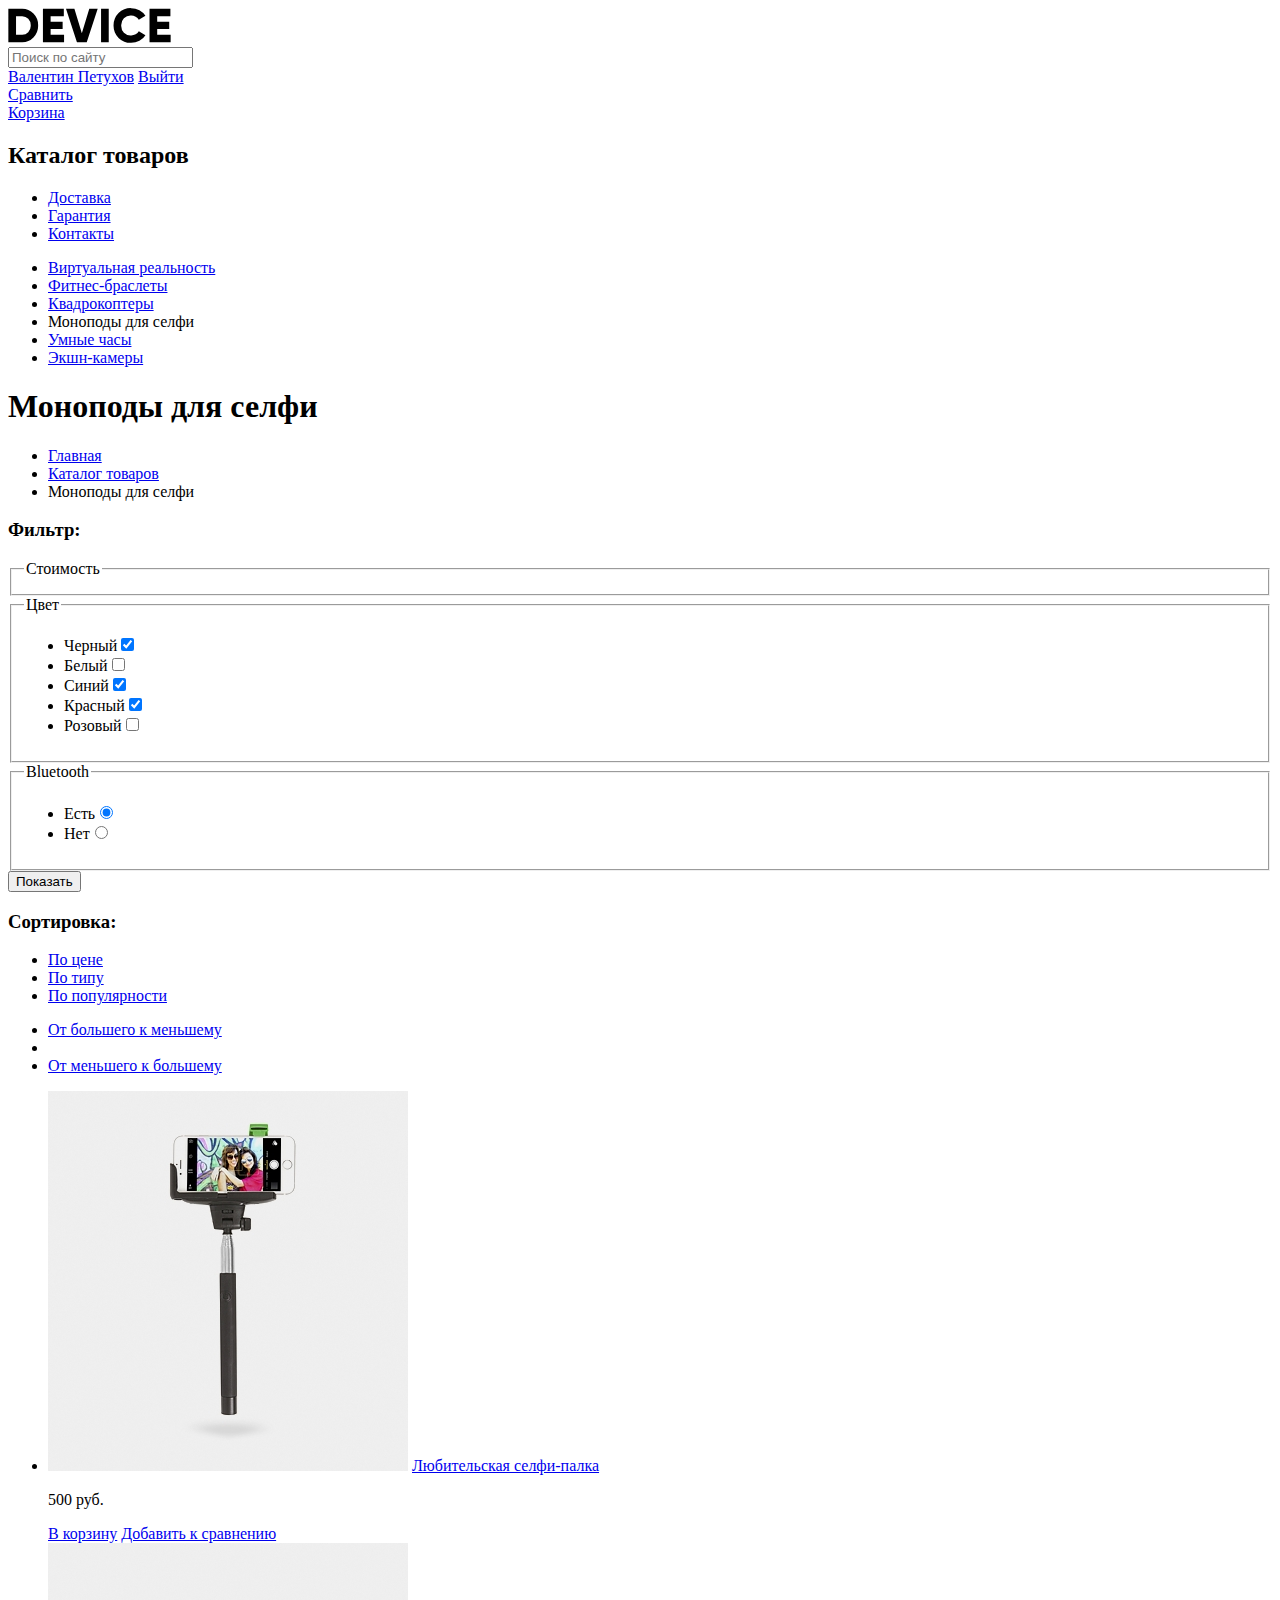
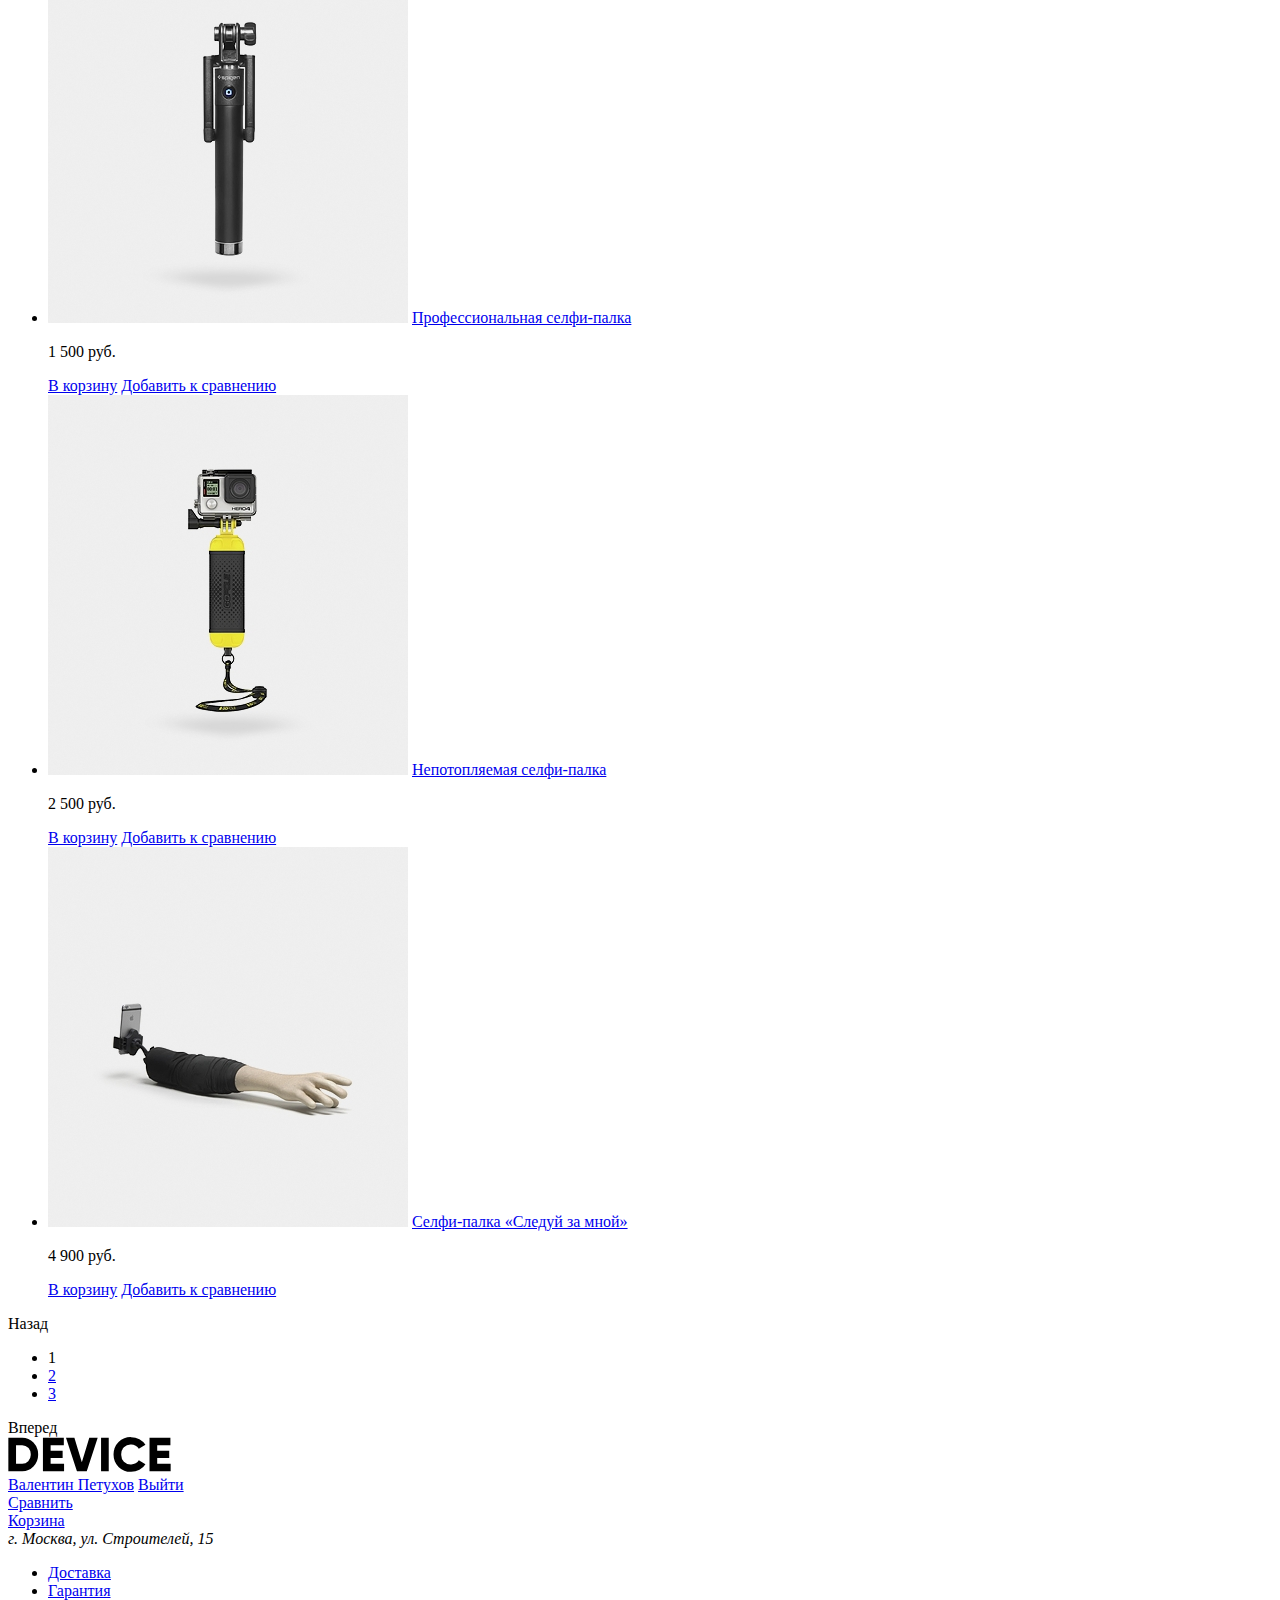
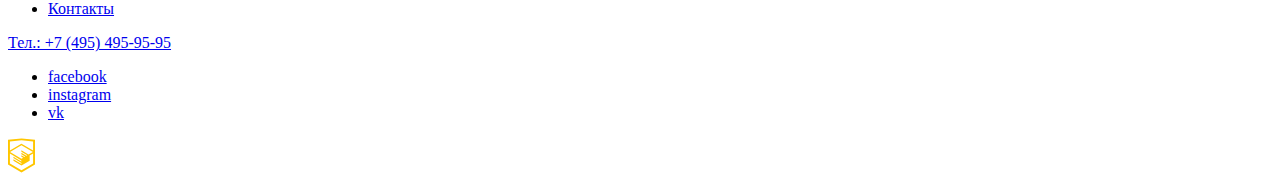
==== catalog.html @ 7ac2ec2e "Homework №4 -accessibility & forms" ====
<!DOCTYPE html>
<html lang="ru">
    <head>
        <meta charset="utf-8">
        <title>Моноподы</title>
    </head>
    <body>
        <header class="main-header">
            <a href="index.html" class="logo main-logo">
                <img src="img/logo-device.svg" width="163" height="35"  alt="DEVICE">
            </a>
            <div class="main-menu">
                <div class="form-search">
                    <form action="https://echo.htmlacademy.ru" method="post">
                        <input type="search" name="search" placeholder="Поиск по сайту">
                    </form>
                </div>
                <div class="authorization">
                    <a href="#">Валентин Петухов</a>
                    <a href="#">Выйти</a>
                </div>
                <div>
                    <a href="#">Сравнить</a>
                </div>
                <div>
                    <a href="#">Корзина</a>
                </div>
            </div>
            <nav class="main-nav">
                <h2>Каталог товаров</h2>
                <ul>
                    <li><a href="#">Доставка</a></li>
                    <li><a href="#">Гарантия</a></li>
                    <li><a href="#">Контакты</a></li>
                </ul>
                <ul class="header-cotalog">
                    <li><a href="#">Виртуальная реальность</a></li>
                    <li><a href="#">Фитнеc-браслеты</a></li>
                    <li><a href="#">Квадрокоптеры</a></li>
                    <li><a>Моноподы для селфи</a></li>
                    <li><a href="#">Умные часы</a></li>
                    <li><a href="#">Экшн-камеры</a></li>
                </ul>
            </nav>
        </header>
        <main class="main main-catalog">
            <h1>Моноподы для селфи</h1>
            <ul class="breadcrumbs">
                <li><a href="index.html">Главная</a></li>
                <li><a href="#">Каталог товаров</a></li>
                <li><a>Моноподы для селфи</a></li>
            </ul>
            <section class="filter-catalog">
                <h3>Фильтр:</h3>
                <form action="https://echo.htmlacademy.ru" method="post">
                    <fieldset>
                        <legend>Стоимость</legend>
                    </fieldset>
                    <fieldset>
                        <legend>Цвет</legend>
                        <ul>
                            <li>
                                <label>
                                    Черный<input type="checkbox" name="black" checked>
                                </label>
                            </li>
                            <li>
                                <label>
                                    Белый<input type="checkbox" name="white">
                                </label>
                            </li>
                            <li>
                                <label>
                                    Синий<input type="checkbox" name="blue" checked>
                                </label>
                            </li>
                            <li>
                                <label>
                                    Красный<input type="checkbox" name="red" checked>
                                </label>
                            </li>
                            <li>
                                <label>
                                    Розовый<input type="checkbox" name="pink">
                                </label>
                            </li>
                        </ul>
                    </fieldset>
                    <fieldset>
                        <legend>Bluetooth</legend>
                        <ul>
                            <li>
                                <label>
                                    Есть<input type="radio" name="Bluetooth" value="with Bluetooth" checked>
                                </label>
                            </li>
                            <li>
                                <label>
                                    Нет<input type="radio" name="Bluetooth" value="without-Bluetooth">
                                </label>
                            </li>
                        </ul>
                    </fieldset>
                    <button type="submit" class="button">Показать</button>
                </form>
            </section>
            <section class="catalog-sorting">
				<h3>Сортировка:</h3>
				<ul class="sorting-list">
					<li><a href="#">По цене</a></li>
					<li><a href="#">По типу</a></li>
					<li><a href="#">По популярности</a></li>
				</ul>
				<ul>
					<li>
						<a href="#">
							<span class="visualy-hidden">От большего к меньшему</span>
						</a>
					<li>
					<li>
						<a href="#">
							<span class="visualy-hidden">От меньшего к большему</span>
						</a>
					</li>
				</ul>
			</section>
            <ul class="catalog-list">
                <li>
                    <img src="img/item-1.jpg" class="image-catalog" width="360" height="380" alt="Селфи-палка любительская">
                    <a href="#" class="catalog-item">Любительская селфи-палка</a>
                    <p class="price">500 руб.</p>
                    <div class="popup-catalog">
                        <a href="#" class="button">В корзину</a>
                        <a href="#">Добавить к сравнению</a>
                    </div>
                </li>
                <li>
                    <img src="img/item-2.jpg" class="image-catalog" width="360" height="380" alt="Cелфи-палка профессиональная">
                    <a href="#" class="catalog-item">Профессиональная селфи-палка</a>
                    <p class="price">1 500 руб.</p>
                    <div class="popup-catalog">
                        <a href="#" class="button">В корзину</a>
                        <a href="#">Добавить к сравнению</a>
                    </div>
                </li>
                <li>
                    <img src="img/item-3.jpg" class="image-catalog" width="360" height="380" alt="Селфи-палка непотопляемая">
                    <a href="#" class="catalog-item">Непотопляемая селфи-палка</a>
                    <p class="price">2 500 руб.</p>
                    <div class="popup-catalog">
                        <a href="#" class="button">В корзину</a>
                        <a href="#">Добавить к сравнению</a>
                    </div>
                </li>
                <li>
                    <img src="img/item-4.jpg" class="image-catalog" width="360" height="380" alt="Селфи-палка «Следуй за мной»">
                    <a href="#" class="catalog-item">Селфи-палка «Следуй за мной»</a>
                    <p class="price">4 900 руб.</p>
                    <div class="popup-catalog">
                        <a href="#" class="button">В корзину</a>
                        <a href="#">Добавить к сравнению</a>
                    </div>
                </li>
            </ul>
            <div class="pagination">
				<a class="back-next">Назад</a>
				<ul class="pagination-list">
					<li>
						<a>1</a>
					</li>
					<li>
						<a href="#">2</a>
					</li>
					<li>
						<a href="#">3</a>
					</li>
				</ul>
				<a class="back-next">Вперед</a>
			</div>
        </main>
        <footer>
            <div>
                <a href="index.html" class="logo footer-logo">
                    <img src="img/logo-device.svg" width="163" height="35" alt="DEVICE">
                </a>
                <div class="authorization authorization-footer">
                    <a href="#">Валентин Петухов</a>
                    <a href="#">Выйти</a>
                </div>
                <div>
                    <a href="#">Сравнить</a>
                </div>
                <div>
                    <a href="#">Корзина</a>
                </div>
            </div>
            <div class="contacts">
                <address>г. Москва, ул. Строителей, 15</address>
                <ul>
                    <li>
                        <a href="#">Доставка</a>
                    </li>
                    <li>
                        <a href="#">Гарантия</a>
                    </li>
                    <li>
                        <a href="#">Контакты</a>
                    </li>
                </ul>
                <a href="tel:+74954959595">Тел.: +7 (495) 495-95-95</a>
            </div>
            <div class="social">
                <ul class="social-list">
                    <li>
                        <a href="#">
                            <span class="visualy-hidden">facebook</span>
                        </a>
                    </li>
                    <li>
                        <a href="#">
                            <span class="visualy-hidden">instagram</span>
                        </a>
                    </li>
                    <li>
                        <a href="#">
                            <span class="visualy-hidden">vk</span>
                        </a>
                    </li>
                </ul>
                <a href="https://htmlacademy.ru/intensive/htmlcss">
                    <img src="img/logo-html.svg" width="27" height="35" alt="html academy">
                </a>
            </div>
        </footer>
    </body>
</html>
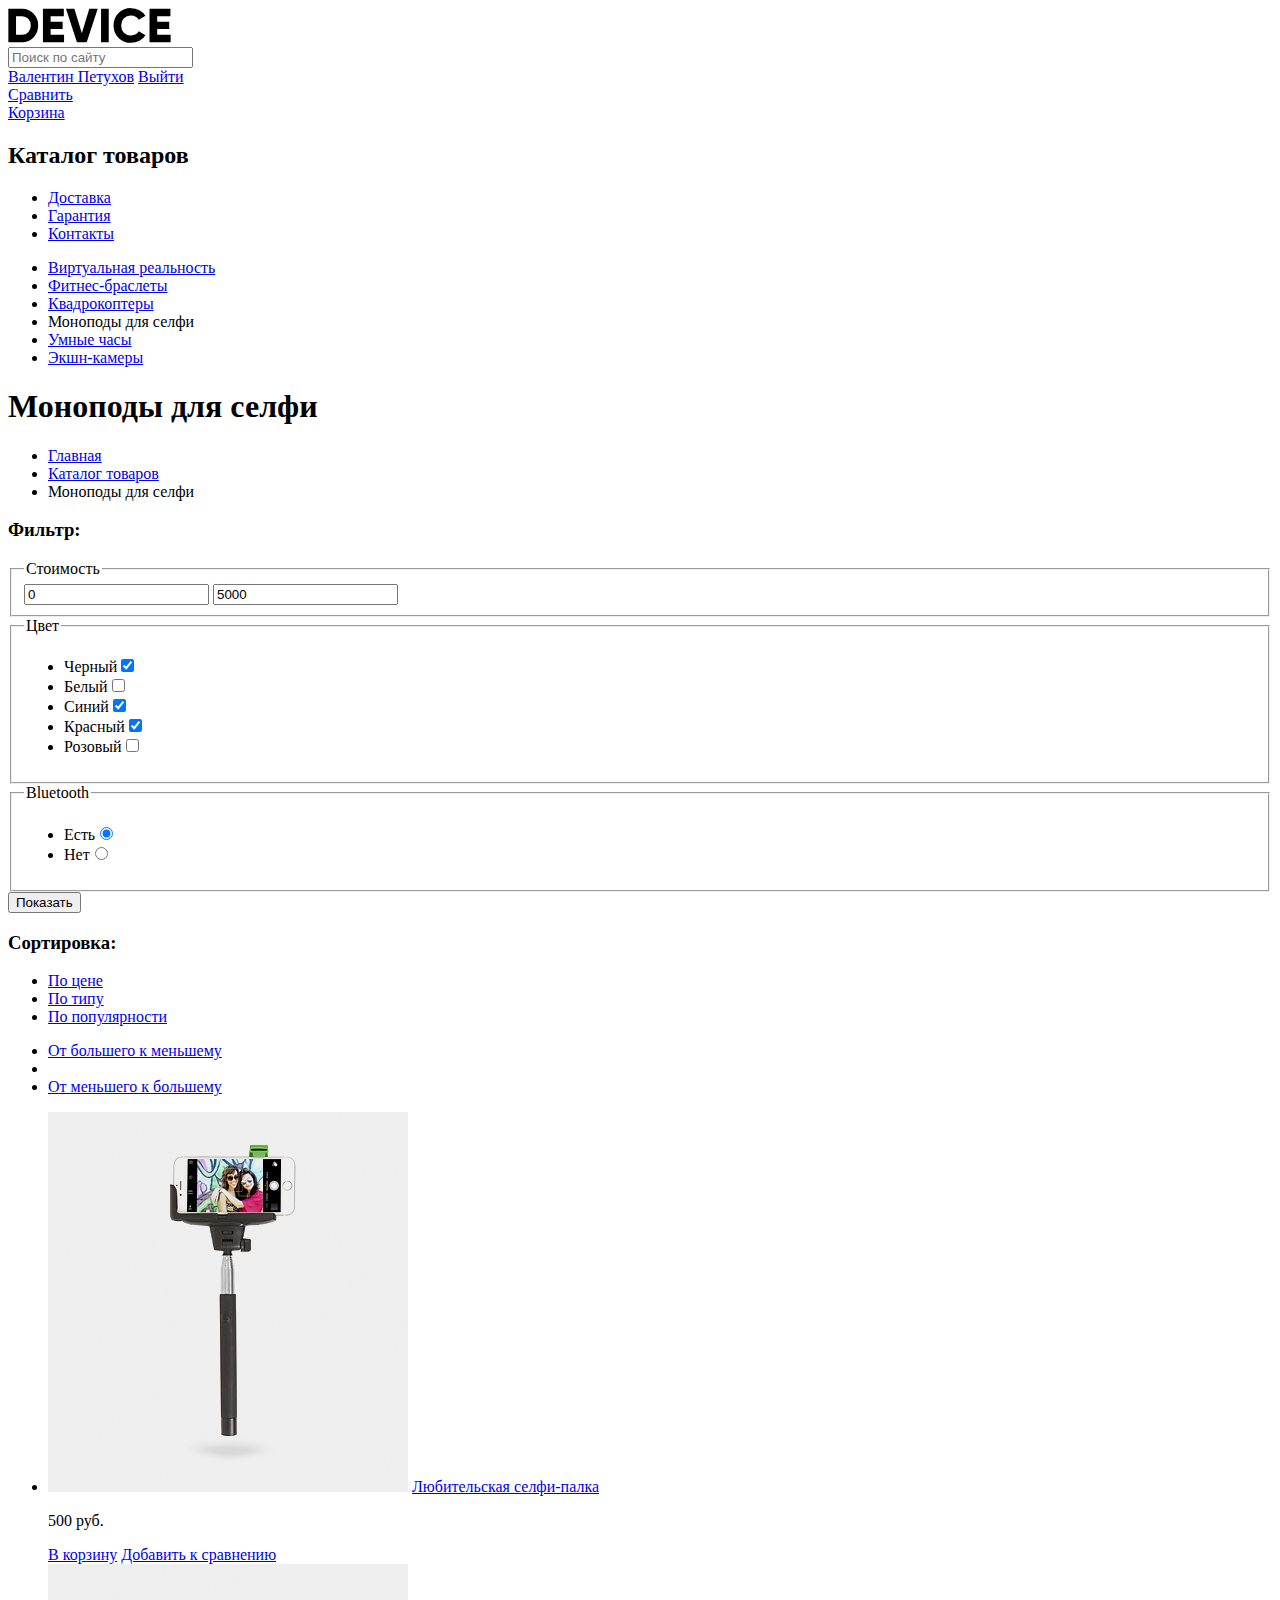
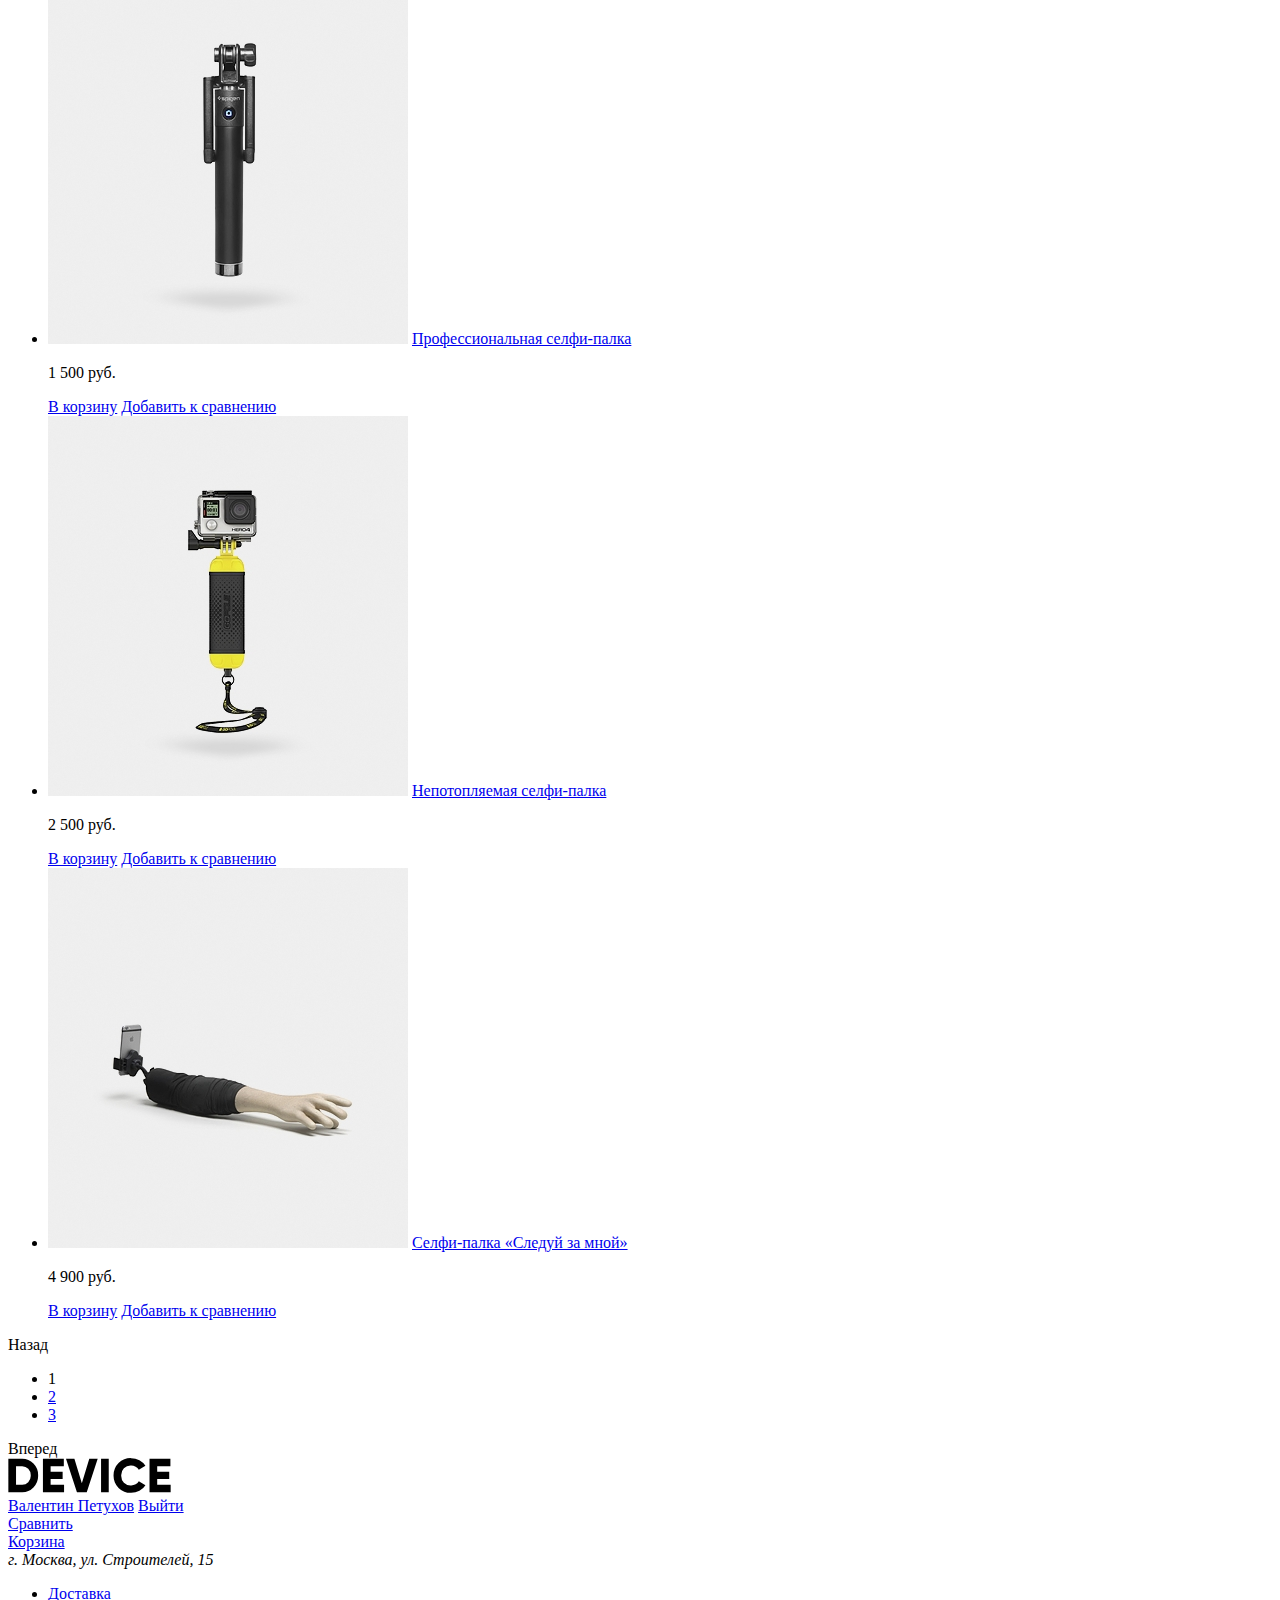
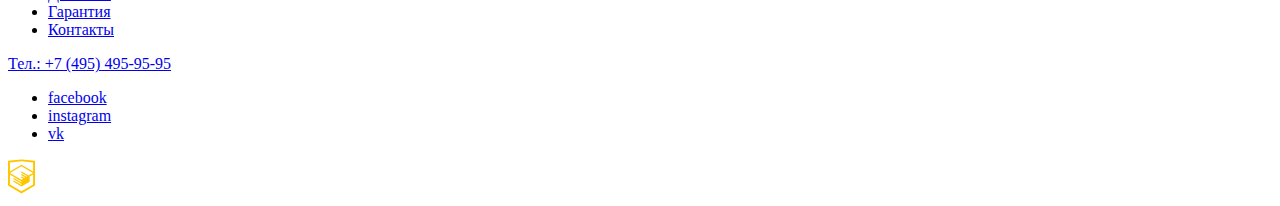
==== commit 957da7b9: "filter price added" ====
--- a/catalog.html
+++ b/catalog.html
@@ -55,6 +55,14 @@
                 <form action="https://echo.htmlacademy.ru" method="post">
                     <fieldset>
                         <legend>Стоимость</legend>
+                        <div class="range-filter">
+                            <label>
+                                <input type="text" name="min-value" value="0">
+                            </label>
+                            <label>
+                                <input type="text" name="max-value" value="5000">
+                            </label>
+                        </div>
                     </fieldset>
                     <fieldset>
                         <legend>Цвет</legend>
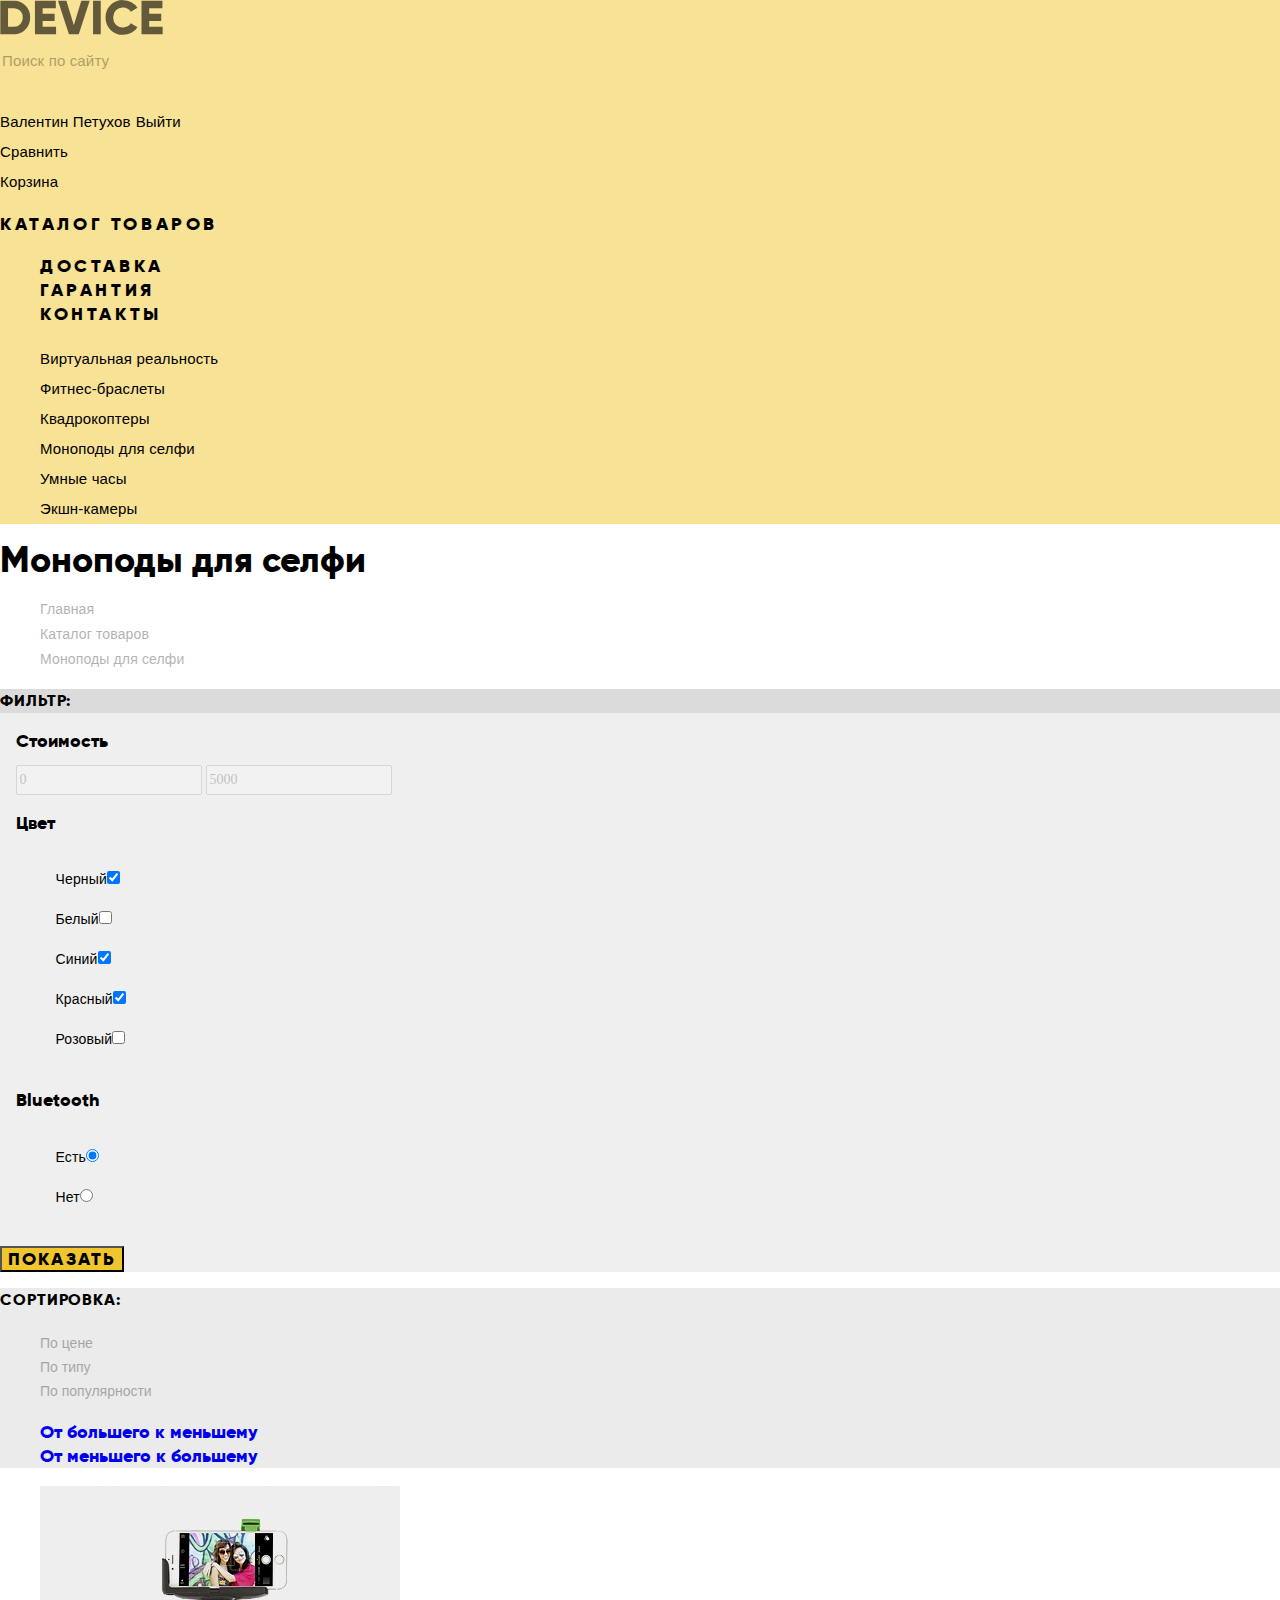
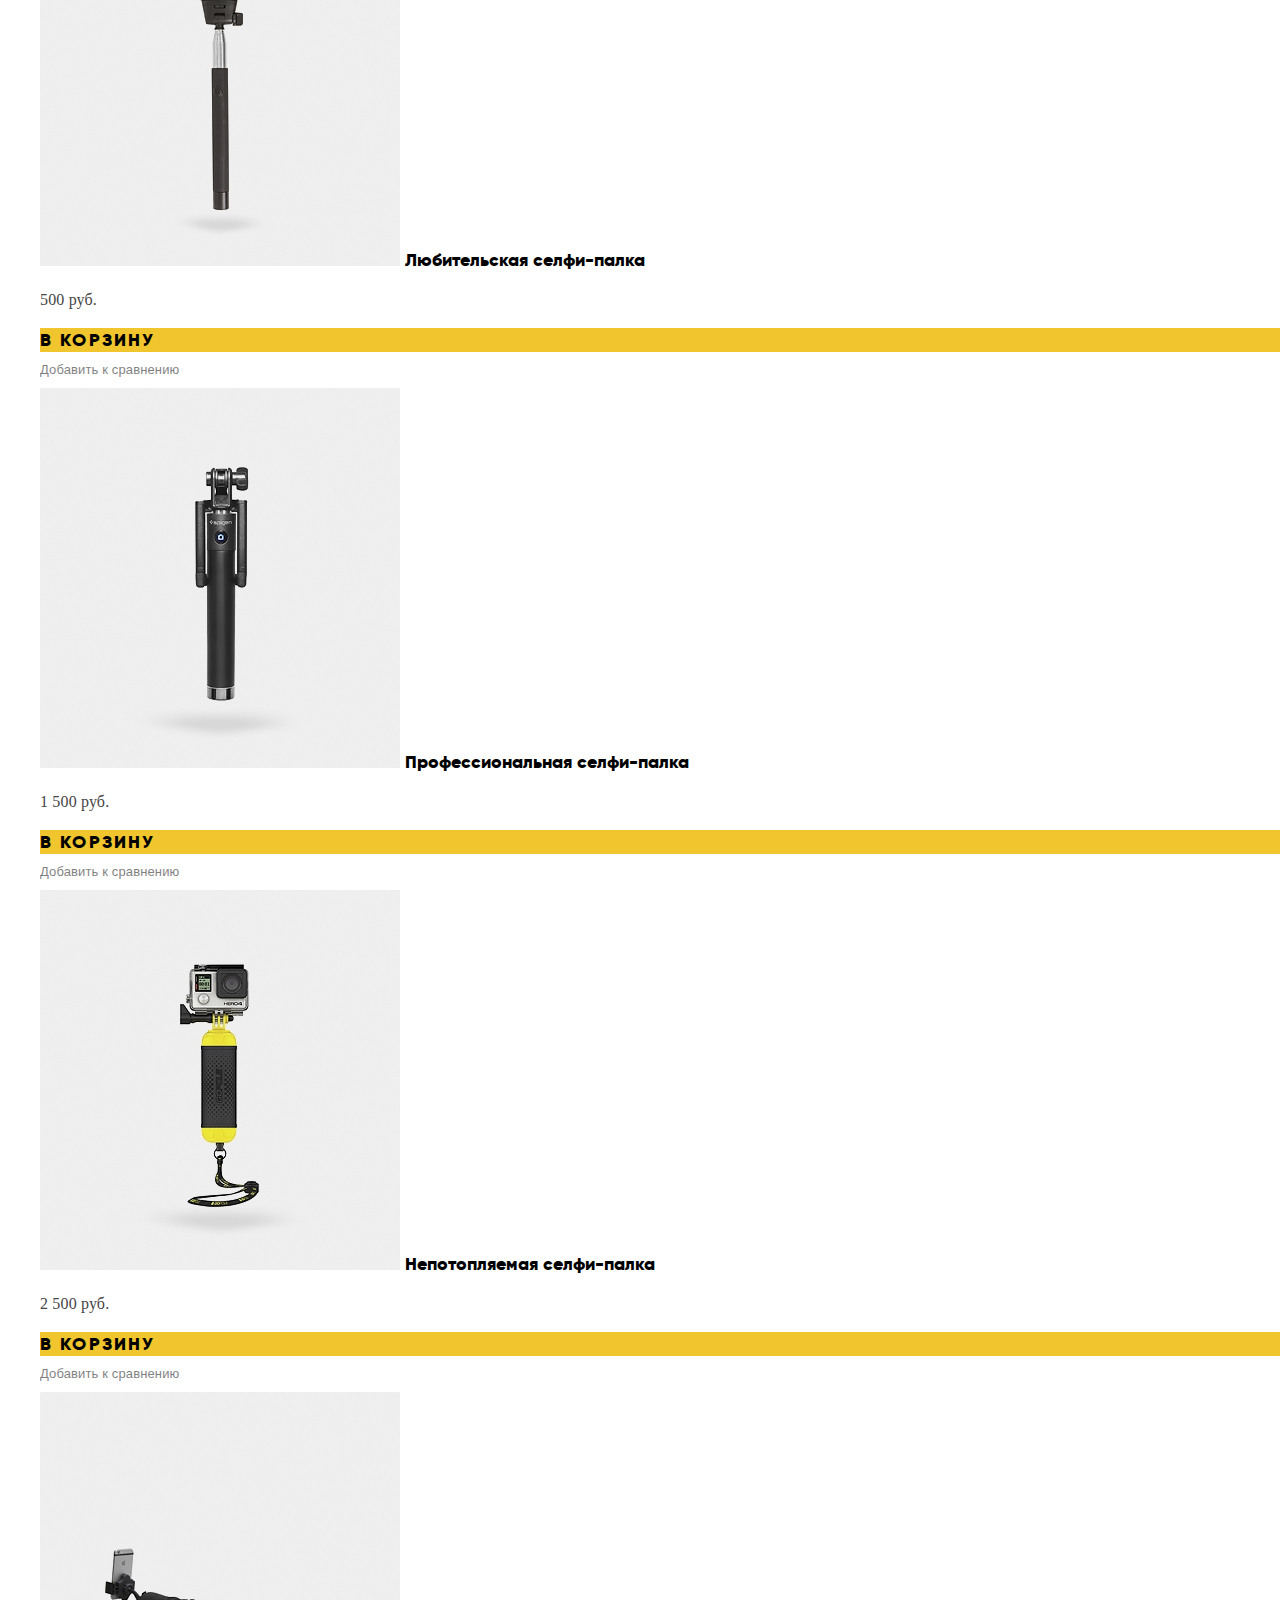
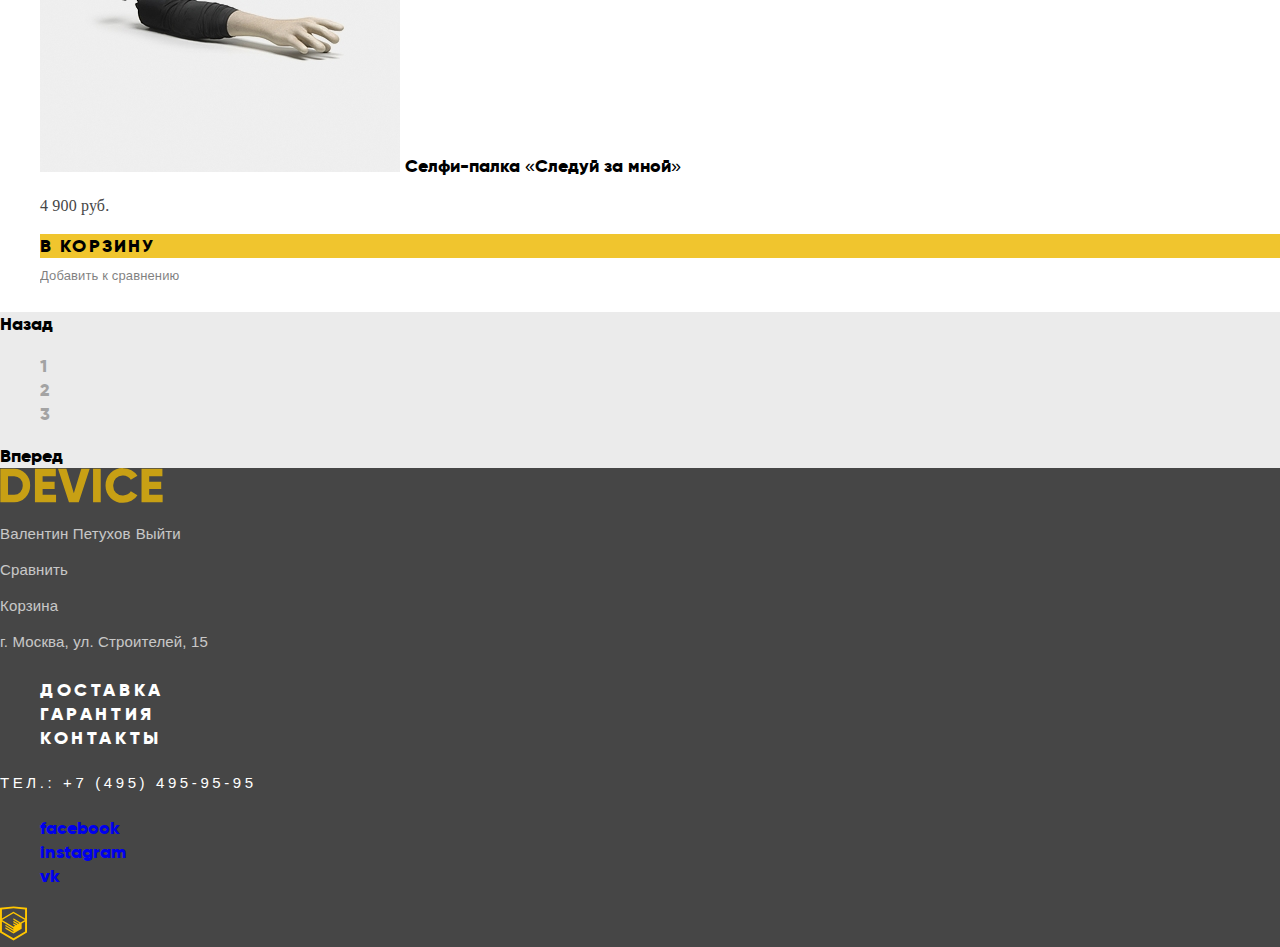
==== commit 7382b050: "homework #5" ====
--- a/catalog.html
+++ b/catalog.html
@@ -3,16 +3,19 @@
     <head>
         <meta charset="utf-8">
         <title>Моноподы</title>
+        <link href="css/normalize.css" rel="stylesheet">
+        <link href="css/style.css" rel="stylesheet">
     </head>
     <body>
         <header class="main-header">
             <a href="index.html" class="logo main-logo">
-                <img src="img/logo-device.svg" width="163" height="35"  alt="DEVICE">
+                <img src="img/logo-device.svg" width="163" height="35"  alt="DEVICE logo">
             </a>
             <div class="main-menu">
                 <div class="form-search">
                     <form action="https://echo.htmlacademy.ru" method="post">
                         <input type="search" name="search" placeholder="Поиск по сайту">
+                        <a href="#" class="search-button">Найти</a>
                     </form>
                 </div>
                 <div class="authorization">
@@ -28,7 +31,7 @@
             </div>
             <nav class="main-nav">
                 <h2>Каталог товаров</h2>
-                <ul>
+                <ul class="header-service">
                     <li><a href="#">Доставка</a></li>
                     <li><a href="#">Гарантия</a></li>
                     <li><a href="#">Контакты</a></li>
@@ -139,7 +142,7 @@
                     <p class="price">500 руб.</p>
                     <div class="popup-catalog">
                         <a href="#" class="button">В корзину</a>
-                        <a href="#">Добавить к сравнению</a>
+                        <a href="#" class="popup-catalog-item">Добавить к сравнению</a>
                     </div>
                 </li>
                 <li>
@@ -148,7 +151,7 @@
                     <p class="price">1 500 руб.</p>
                     <div class="popup-catalog">
                         <a href="#" class="button">В корзину</a>
-                        <a href="#">Добавить к сравнению</a>
+                        <a href="#" class="popup-catalog-item">Добавить к сравнению</a>
                     </div>
                 </li>
                 <li>
@@ -157,7 +160,7 @@
                     <p class="price">2 500 руб.</p>
                     <div class="popup-catalog">
                         <a href="#" class="button">В корзину</a>
-                        <a href="#">Добавить к сравнению</a>
+                        <a href="#" class="popup-catalog-item">Добавить к сравнению</a>
                     </div>
                 </li>
                 <li>
@@ -166,12 +169,12 @@
                     <p class="price">4 900 руб.</p>
                     <div class="popup-catalog">
                         <a href="#" class="button">В корзину</a>
-                        <a href="#">Добавить к сравнению</a>
+                        <a href="#" class="popup-catalog-item">Добавить к сравнению</a>
                     </div>
                 </li>
             </ul>
             <div class="pagination">
-				<a class="back-next">Назад</a>
+				<a href="#" class="back-next"><span>Назад</span></a>
 				<ul class="pagination-list">
 					<li>
 						<a>1</a>
@@ -183,13 +186,13 @@
 						<a href="#">3</a>
 					</li>
 				</ul>
-				<a class="back-next">Вперед</a>
+				<a href="#" class="back-next"><span>Вперед</span></a>
 			</div>
         </main>
-        <footer>
-            <div>
+        <footer class="footer">
+            <div class="footer-top">
                 <a href="index.html" class="logo footer-logo">
-                    <img src="img/logo-device.svg" width="163" height="35" alt="DEVICE">
+                    <img src="img/logo-device-footer.svg" width="163" height="35" alt="DEVICE">
                 </a>
                 <div class="authorization authorization-footer">
                     <a href="#">Валентин Петухов</a>
@@ -215,7 +218,7 @@
                         <a href="#">Контакты</a>
                     </li>
                 </ul>
-                <a href="tel:+74954959595">Тел.: +7 (495) 495-95-95</a>
+                <a href="tel:+74954959595" class="tel">Тел.: +7 (495) 495-95-95</a>
             </div>
             <div class="social">
                 <ul class="social-list">
@@ -240,5 +243,6 @@
                 </a>
             </div>
         </footer>
+        <script src="http://localhost:35729/livereload.js"></script>
     </body>
 </html>
--- a/css/style.css
+++ b/css/style.css
@@ -0,0 +1,552 @@
+@font-face {
+    font-family: 'gilroylight';
+    src: url('../fonts/gilroyextra.woff2') format('woff2'),
+         url('../fonts/gilroyextra.woff') format('woff'),
+         url('../fonts/gilroyextrabold.woff2') format('woff2'),
+         url('../fonts/gilroyextrabold.woff') format('woff');
+    font-weight: normal;
+    font-style: normal;
+}
+
+@font-face {
+    font-family: '';
+    src: url('../fonts/opensans.woff2') format('woff2'),
+         url('../fonts/opensans.woff') format('woff'),
+         url('../fonts/opensansbold.woff2') format('woff2'),
+         url('../fonts/opensansbold.woff') format('woff');
+    font-weight: normal;
+    font-style: normal;
+}
+
+body {
+    margin: 0;
+
+    font-family: 'gilroylight', sans-serif;
+    font-size: 18px;
+    line-height: 24px;
+    font-weight: 400;
+    color: #000000;
+}
+
+a {
+    text-decoration: none;
+}
+
+.button {
+    display: block;
+
+    text-transform: uppercase;
+    letter-spacing: 2.15px;
+
+    background-color: #f0c52e;
+    color: #000000;
+}
+
+.button:active {
+    opacity: 0.3;
+}
+
+/*header*/
+
+.main-header {
+    background-color: #f7e296;
+}
+
+.main-header a {
+    font-family: 'opensans', sans-serif;
+    font-size: 15px;
+    font-weight: 300;
+    line-height: 30px;
+    color: #000000;
+    letter-spacing: 0.15px;
+}
+
+.logo:hover,
+.logo:focus,
+.main-header a:hover,
+.main-header a:focus,
+.footer a:hover,
+.footer a:focus {
+    opacity: 0.6;
+}
+
+.logo:active,
+.main-header a:active,
+.footer a:active {
+    opacity: 0.3;
+}
+
+input[type="search"] {
+    font-family: 'opensans', sans-serif;
+    font-size: 15px;
+    font-weight: 300;
+    line-height: 30px;
+    letter-spacing: 0.15px;
+
+    color: #000000;
+    background-color: #f7e296;
+    border: none;
+    opacity: 0.3;
+}
+
+input[type="search"]::-webkit-input-placeholder {
+    color: #000000;
+}
+
+input[type="search"]::-moz-placeholder {
+    color: #000000;
+}
+
+input[type="search"]:hover {
+    opacity: 0.6;
+}
+
+input[type="search"]:focus {
+    opacity: 1;
+    outline: none;
+}
+
+input[type="search"]:focus+.search-button {
+    border: 2px solid #000000;
+    opacity: 1;
+}
+
+.form-search .search-button {
+    display: block;
+
+    opacity: 0;
+}
+
+.form-search .search-button:hover {
+    color: #ffffff;
+
+    background-color: #000000;
+    opacity: 1;
+}
+
+.form-search .search-button:active {
+    color: #252525;
+}
+
+
+.main-nav h2,
+.header-service a {
+    font-family: inherit;
+    font-size: 18px;
+    font-weight: 400;
+    line-height: 24px;
+    text-transform: uppercase;
+    letter-spacing: 3.6px;
+}
+
+.main-nav ul {
+    list-style: none;
+}
+
+/*main-index*/
+
+/*slider*/
+
+.slader-list {
+    list-style: none;
+}
+
+.slader-list b {
+    font-size: 47px;
+    font-weight: 400;
+    line-height: 56px;
+    letter-spacing: 0.17px;
+}
+
+.slader-list p {
+    font-family: 'opensans', sans-serif;
+    font-size: 15px;
+    font-weight: 300;
+    line-height: 30px
+    letter-spacing: 0.15px;
+    color: #464646;
+
+    background-color: #ffffff;
+}
+
+table th {
+    font-family: 'opensans', sans-serif;
+    font-size: 13px;
+    font-weight: 300;
+    line-height: 20px;
+    letter-spacing: 0.13px;
+}
+
+table td {
+    font-family: 'gilroyextra', sans-serif;
+    font-size: 36px;
+    font-weight: 300;
+    line-height: 48px;
+}
+
+/*main-catalog*/
+
+.main-cotalog-list {
+    list-style: none;
+}
+
+.main-cotalog-list a {
+    color: #000000;
+}
+
+.main-cotalog-list li:active {
+    opacity: 0.3;
+}
+
+/*servise*/
+
+.service {
+    background-color: #e5e5e5;
+}
+
+.service-slider {
+    list-style: none;
+}
+
+.service-slider li:active {
+    background-color: #000000;
+    color: #f7e296;
+    opacity: 1;
+}
+
+.service-item h3 {
+    font-size: 47px;
+    font-weight: 400;
+    line-height: 48px;
+    letter-spacing: 0.21px;
+}
+
+.service-item p {
+    font-family: 'opensans', sans-serif;
+    font-size: 15px;
+    font-weight: 300;
+    line-height: 30px
+    letter-spacing: 0.15px;
+    color: #464646;
+}
+
+/*brands*/
+
+.brands {
+    list-style: none;
+}
+
+.brands img {
+    -webkit-filter: grayscale(100%);
+    -moz-filter: grayscale(100%);
+    -ms-filter: grayscale(100%);
+    -o-filter: grayscale(100%);
+    filter: grayscale(100%);
+    filter: gray; /* IE 6-9 */
+
+    opacity: 0.3;
+}
+
+.brands img:hover,
+.brands img:focus {
+    -webkit-filter: none;
+    -moz-filter: none;
+    -ms-filter: none;
+    -o-filter: none;
+    filter: none;
+    filter: none; /* IE 6-9 */
+
+    opacity: 1;
+}
+
+/*info*/
+
+.info h3 {
+    font-size: 47px;
+    font-weight: 400;
+    line-height: 48px;
+    letter-spacing: 0.21px;
+}
+
+.info p {
+    font-family: 'opensans', sans-serif;
+    font-size: 15px;
+    font-weight: 300;
+    line-height: 30px
+    letter-spacing: 0.15px;
+    color: #464646;
+}
+
+.delevery {
+    list-style: none;
+}
+
+.delevery li {
+    font-size: 16px;
+    font-weight: 400;
+    line-height: 30px;
+}
+
+/*main-catalog*/
+
+.maim-catalog h1 {
+    font-size: 47px;
+    font-weight: 400;
+    line-height: 48px;
+    letter-spacing: 0.17px;
+}
+
+.breadcrumbs {
+    list-style: none;
+}
+
+.breadcrumbs a {
+    font-family: 'opensans', sans-serif;
+    font-size: 14px;
+    font-weight: 300;
+    line-height: 24px;
+    letter-spacing: 0.14px;
+    color: inherit;
+
+    opacity: 0.3;
+}
+
+.breadcrumbs a:hover,
+.breadcrumbs a:focus {
+    opacity: 0.6;
+}
+
+.breadcrumbs a:active {
+    opacity: 0.1;
+}
+
+/*filter-catalog*/
+
+.filter-catalog h3,
+.catalog-sorting h3{
+    font-size: 16px;
+    font-weight: 400;
+    line-height: 24px;
+    text-transform: uppercase;
+    letter-spacing: 0.91px;
+}
+
+.range-filter input[type="text"] {
+    font-family: Gilroy;
+    font-size: 14px;
+    font-weight: 300;
+    line-height: 24px;
+    opacity: 0.2;
+}
+
+.filter-catalog {
+    color: #000000;
+    background-color: #efefef;
+}
+
+.filter-catalog h3 {
+    color: #000000;
+    background-color: #dbdbdb;
+}
+
+.filter-catalog ul {
+    list-style: none;
+}
+
+.filter-catalog fieldset {
+    border: none;
+}
+
+.filter-catalog label {
+    font-family: 'opensans', sans-serif;
+    font-size: 14px;
+    font-weight: 300;
+    line-height: 40px;
+    letter-spacing: 0.14px;
+}
+
+.catalog-sorting {
+    color: #000000;
+    background-color: #ebebeb;
+}
+
+.catalog-sorting ul {
+    list-style: none;
+}
+
+.sorting-list a {
+    font-family: 'opensans', sans-serif;
+    font-size: 14px;
+    font-weight: 300;
+    line-height: 18px;
+    color: #000000;
+
+    opacity: 0.3;
+}
+
+.sorting-list a:hover,
+.sorting-list a:focus {
+    opacity: 0.6;
+}
+
+.sorting-list a:active {
+    opacity: 1;
+}
+
+/*catalog*/
+
+.catalog-list {
+    list-style: none;
+}
+
+.catalog-item {
+    color: inherit;
+}
+
+.catalog-list .price {
+    font-family: Gilroy;
+    font-size: 16px;
+    font-weight: 300;
+    line-height: 24px;
+    letter-spacing: 0.16px;
+    color: #464646;
+}
+
+.popup-catalog-item {
+    font-family: 'opensans', sans-serif;
+    font-size: 13px;
+    font-weight: 300;
+    line-height: 36px;
+    letter-spacing: 0.13px;
+    color: #000000;
+
+    opacity: 0.5;
+}
+
+.popup-catalog-item:hover,
+.popup-catalog-item:focus {
+    opacity: 1;
+}
+
+.popup-catalog-item:active {
+    opacity: 0.2;
+}
+
+/*pagination*/
+
+.pagination {
+    background-color: #ebebeb;
+}
+
+.pagination ul {
+    list-style: none;
+}
+
+.pagination a {
+    color: #000000;
+}
+
+.back-next {
+    display: block;
+}
+
+.back-next:hover,
+.back-next:focus {
+    background-color: #d8d8d8;
+}
+
+.back-next:active span {
+    opacity: 0.3;
+}
+
+.pagination-list a {
+    opacity: 0.3;
+}
+
+.pagination-list a:hover,
+.pagination-list a:focus {
+    opacity: 0.6;
+}
+
+.pagination-list a:active{
+    opacity: 1;
+}
+
+/*footer*/
+
+.footer {
+    background-color: #464646;
+}
+
+.footer li {
+    list-style: none;
+}
+
+.footer-top a,
+.contacts address {
+    font-family: 'opensans', sans-serif;
+    font-size: 15px;
+    font-weight: 300;
+    line-height: 36px;
+    letter-spacing: 0.15px;
+    color: #ffffff;
+
+    opacity: 0.7;
+}
+
+.contacts address {
+    font-style: normal;
+}
+
+.contacts a {
+    text-transform: uppercase;
+    letter-spacing: 3.6px;
+    color: #ffffff;
+}
+
+.contacts .tel {
+    font-family: 'opensans', sans-serif;
+    font-size: 15px;
+    font-weight: 300;
+    line-height: 30px
+}
+
+/*Popups*/
+
+.popup-message input,
+.popup-message  textarea {
+    background-color: #f2f2f2;
+}
+
+.popup-message input[type="text"]::-webkit-input-placeholder,
+.popup-message input[type="email"]::-webkit-input-placeholder,
+.popup-message textarea[placeholder] {
+    font-family: 'opensans', sans-serif;
+    font-size: 14px;
+    font-weight: 400;
+    line-height: 18px;
+    color: #464646;
+}
+
+.popup-message input[type="text"]::-moz-placeholder,
+.popup-message input[type="email"]::-moz-placeholder {
+    font-family: 'opensans', sans-serif;
+    font-size: 14px;
+    font-weight: 400;
+    line-height: 18px;
+    color: #464646;
+}
+
+.popup-message input:hover,
+.popup-message textarea:hover {
+    background-color: #eaeaea;
+}
+
+.popup-message input:focus,
+.popup-message textarea:focus {
+    background-color: #ffffff;
+}
+
+.popup-message input:invalid {
+    background-color: #f6dada;
+}
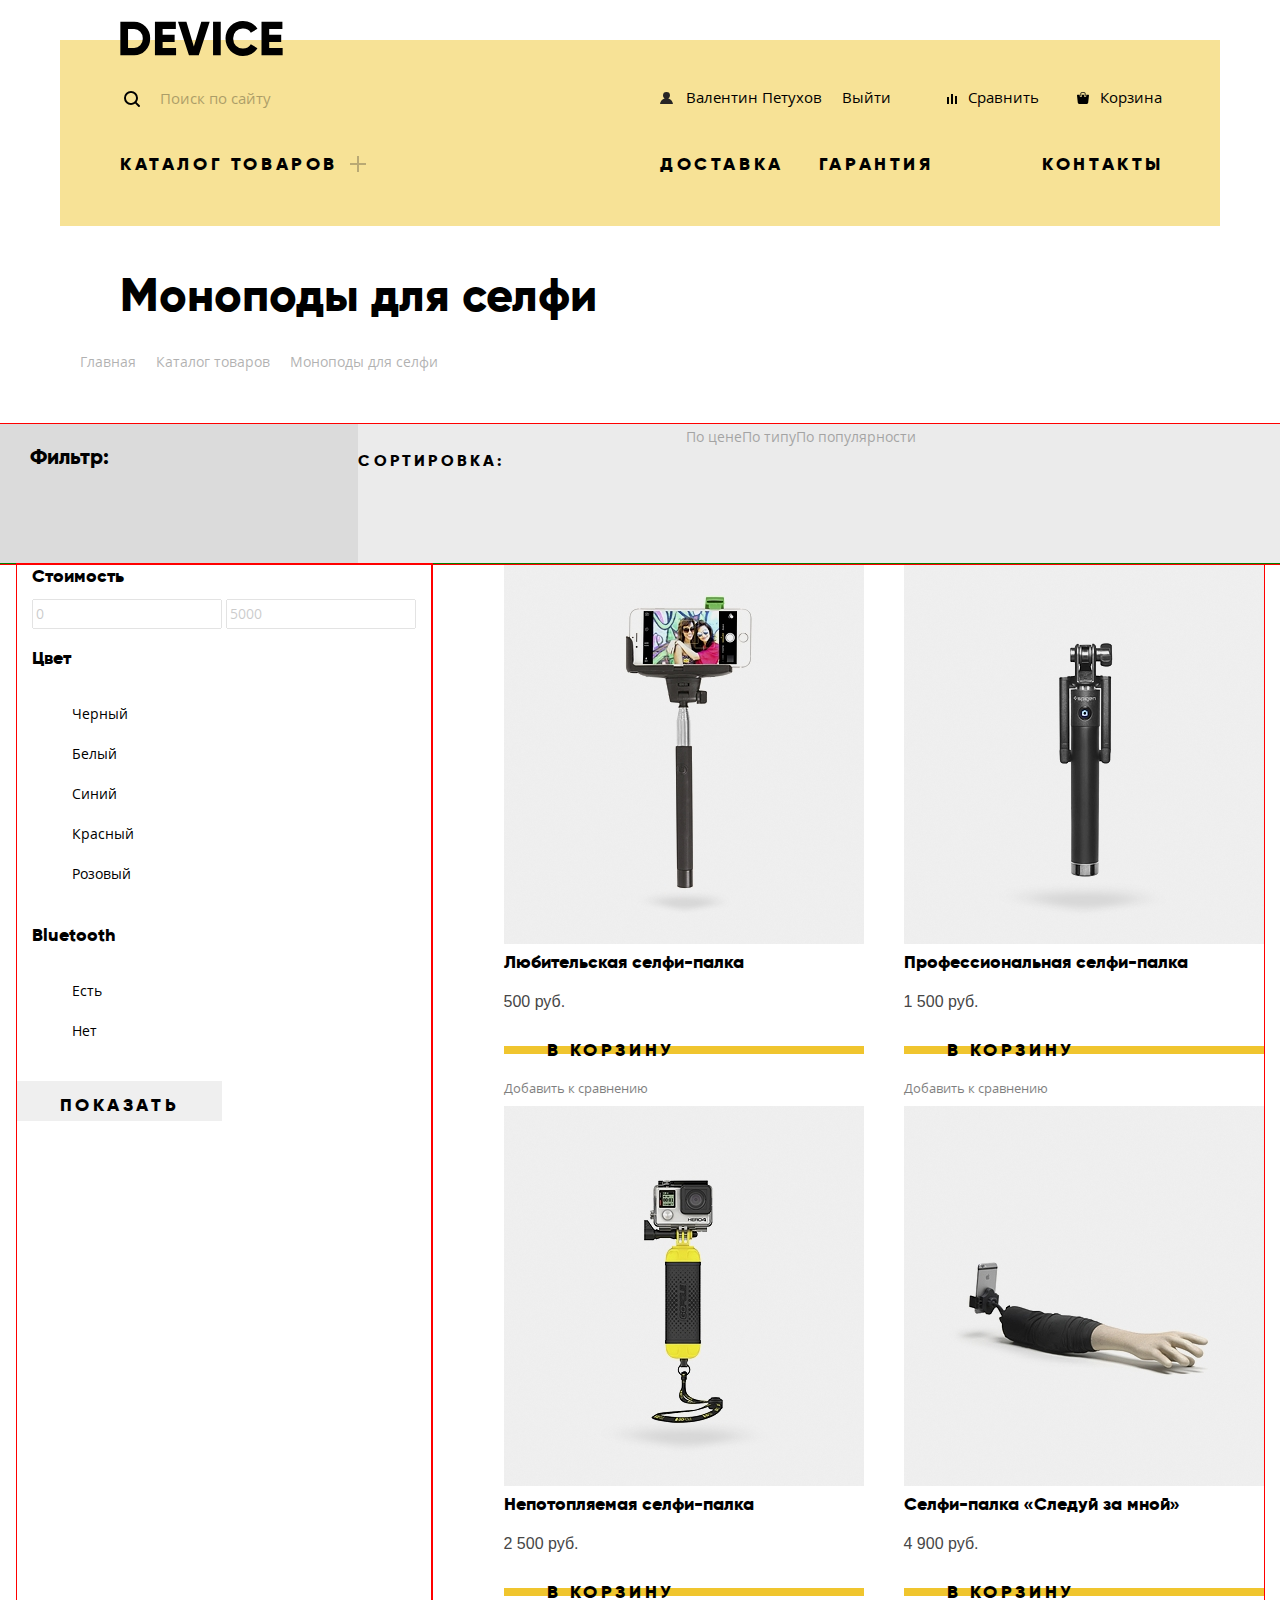
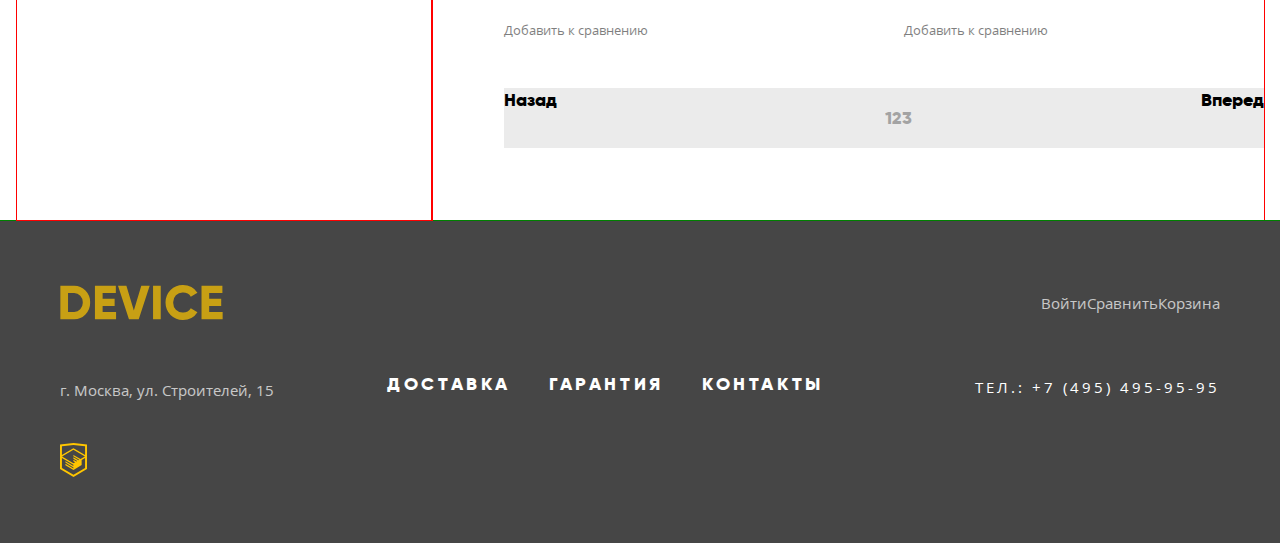
==== commit 7f6f26df: "corrected homework" ====
--- a/catalog.html
+++ b/catalog.html
@@ -7,7 +7,7 @@
         <link href="css/style.css" rel="stylesheet">
     </head>
     <body>
-        <header class="main-header">
+        <header class="main-header container">
             <a href="index.html" class="logo main-logo">
                 <img src="img/logo-device.svg" width="163" height="35"  alt="DEVICE logo">
             </a>
@@ -18,15 +18,17 @@
                         <a href="#" class="search-button">Найти</a>
                     </form>
                 </div>
-                <div class="authorization">
-                    <a href="#">Валентин Петухов</a>
-                    <a href="#">Выйти</a>
-                </div>
-                <div>
-                    <a href="#">Сравнить</a>
-                </div>
-                <div>
-                    <a href="#">Корзина</a>
+                <div class="authorization-container">
+                    <div class="authorization authorization-header">
+                        <a href="#" class="user-name">Валентин Петухов</a>
+                        <a href="#">Выйти</a>
+                    </div>
+                    <div class="compare">
+                        <a href="#">Сравнить</a>
+                    </div>
+                    <div class="basket">
+                        <a href="#" >Корзина</a>
+                    </div>
                 </div>
             </div>
             <nav class="main-nav">
@@ -36,213 +38,253 @@
                     <li><a href="#">Гарантия</a></li>
                     <li><a href="#">Контакты</a></li>
                 </ul>
-                <ul class="header-cotalog">
-                    <li><a href="#">Виртуальная реальность</a></li>
-                    <li><a href="#">Фитнеc-браслеты</a></li>
-                    <li><a href="#">Квадрокоптеры</a></li>
-                    <li><a>Моноподы для селфи</a></li>
-                    <li><a href="#">Умные часы</a></li>
-                    <li><a href="#">Экшн-камеры</a></li>
-                </ul>
+                <div class="cotalog-container">
+                    <ul class="header-cotalog">
+                        <li>
+                            <a href="#">Виртуальная реальность</a>
+                            <a href="catalog.html">Моноподы для селфи</a>
+                            <a href="#">Экшн-камеры</a>
+                        </li>
+                        <li>
+                            <a href="#">Фитнеc-браслеты</a>
+                            <a href="#">Умные часы</a>
+                        </li>
+                        <li>
+                            <a href="#">Квадрокоптеры</a>
+                        </li>
+                    </ul>
+                </div>
             </nav>
         </header>
         <main class="main main-catalog">
-            <h1>Моноподы для селфи</h1>
-            <ul class="breadcrumbs">
+            <h1 class="container">Моноподы для селфи</h1>
+            <ul class="breadcrumbs container">
                 <li><a href="index.html">Главная</a></li>
                 <li><a href="#">Каталог товаров</a></li>
                 <li><a>Моноподы для селфи</a></li>
             </ul>
-            <section class="filter-catalog">
-                <h3>Фильтр:</h3>
-                <form action="https://echo.htmlacademy.ru" method="post">
-                    <fieldset>
-                        <legend>Стоимость</legend>
-                        <div class="range-filter">
-                            <label>
-                                <input type="text" name="min-value" value="0">
-                            </label>
-                            <label>
-                                <input type="text" name="max-value" value="5000">
-                            </label>
+            <div class="catalog-sorting-h3">
+                <div class="h3"><h3>Фильтр:</h3></div>
+                <section class="catalog-sorting">
+                    <h3>Сортировка:</h3>
+                    <ul class="sorting-list">
+                        <li><a href="#">По цене</a></li>
+                        <li><a href="#">По типу</a></li>
+                        <li><a href="#">По популярности</a></li>
+                    </ul>
+                    <ul>
+                        <li>
+                            <a href="#">
+                                <span class="visually-hidden">От большего к меньшему</span>
+                            </a>
+                        <li>
+                        <li>
+                            <a href="#">
+                                <span class="visually-hidden">От меньшего к большему</span>
+                            </a>
+                        </li>
+                    </ul>
+                </section>
+            </div>
+            <div class="catalog-container ">
+                <div class="filter-background">
+                    <section class="filter-catalog">
+                        <!--<div class="h3-container"><h3>Фильтр:</h3></div>-->
+                        <form action="https://echo.htmlacademy.ru" method="post">
+                            <fieldset>
+                                <legend>Стоимость</legend>
+                                <div class="range-filter">
+                                    <label>
+                                        <input type="text" name="min-value" value="0">
+                                    </label>
+                                    <label>
+                                        <input type="text" name="max-value" value="5000">
+                                    </label>
+                                </div>
+                            </fieldset>
+                            <fieldset>
+                                <legend>Цвет</legend>
+                                <ul>
+                                    <li>
+                                        <label>
+                                            Черный<input type="checkbox" name="black" checked>
+                                        </label>
+                                    </li>
+                                    <li>
+                                        <label>
+                                            Белый<input type="checkbox" name="white">
+                                        </label>
+                                    </li>
+                                    <li>
+                                        <label>
+                                            Синий<input type="checkbox" name="blue" checked>
+                                        </label>
+                                    </li>
+                                    <li>
+                                        <label>
+                                            Красный<input type="checkbox" name="red" checked>
+                                        </label>
+                                    </li>
+                                    <li>
+                                        <label>
+                                            Розовый<input type="checkbox" name="pink">
+                                        </label>
+                                    </li>
+                                </ul>
+                            </fieldset>
+                            <fieldset>
+                                <legend>Bluetooth</legend>
+                                <ul>
+                                    <li>
+                                        <label>
+                                            Есть<input type="radio" name="Bluetooth" value="with Bluetooth" checked>
+                                        </label>
+                                    </li>
+                                    <li>
+                                        <label>
+                                            Нет<input type="radio" name="Bluetooth" value="without-Bluetooth">
+                                        </label>
+                                    </li>
+                                </ul>
+                            </fieldset>
+                            <button type="submit" class="button">Показать</button>
+                        </form>
+                    </section>
+                </div>
+                <div class="list-pagination-container">
+                    <!--<section class="catalog-sorting">
+        				<h3>Сортировка:</h3>
+        				<ul class="sorting-list">
+        					<li><a href="#">По цене</a></li>
+        					<li><a href="#">По типу</a></li>
+        					<li><a href="#">По популярности</a></li>
+        				</ul>
+        				<ul>
+        					<li>
+        						<a href="#">
+        							<span class="visually-hidden">От большего к меньшему</span>
+        						</a>
+        					<li>
+        					<li>
+        						<a href="#">
+        							<span class="visually-hidden">От меньшего к большему</span>
+        						</a>
+        					</li>
+        				</ul>
+        			</section>-->
+                    <ul class="catalog-list">
+                        <li>
+                            <img src="img/item-1.jpg" class="image-catalog" width="360" height="380" alt="Селфи-палка любительская">
+                            <a href="#" class="catalog-item">Любительская селфи-палка</a>
+                            <p class="price">500 руб.</p>
+                            <div class="popup-catalog">
+                                <a href="#" class="button">В корзину</a>
+                                <a href="#" class="popup-catalog-item">Добавить к сравнению</a>
+                            </div>
+                        </li>
+                        <li>
+                            <img src="img/item-2.jpg" class="image-catalog" width="360" height="380" alt="Cелфи-палка профессиональная">
+                            <a href="#" class="catalog-item">Профессиональная селфи-палка</a>
+                            <p class="price">1 500 руб.</p>
+                            <div class="popup-catalog">
+                                <a href="#" class="button">В корзину</a>
+                                <a href="#" class="popup-catalog-item">Добавить к сравнению</a>
+                            </div>
+                        </li>
+                        <li>
+                            <img src="img/item-3.jpg" class="image-catalog" width="360" height="380" alt="Селфи-палка непотопляемая">
+                            <a href="#" class="catalog-item">Непотопляемая селфи-палка</a>
+                            <p class="price">2 500 руб.</p>
+                            <div class="popup-catalog">
+                                <a href="#" class="button">В корзину</a>
+                                <a href="#" class="popup-catalog-item">Добавить к сравнению</a>
+                            </div>
+                        </li>
+                        <li>
+                            <img src="img/item-4.jpg" class="image-catalog" width="360" height="380" alt="Селфи-палка «Следуй за мной»">
+                            <a href="#" class="catalog-item">Селфи-палка «Следуй за мной»</a>
+                            <p class="price">4 900 руб.</p>
+                            <div class="popup-catalog">
+                                <a href="#" class="button">В корзину</a>
+                                <a href="#" class="popup-catalog-item">Добавить к сравнению</a>
+                            </div>
+                        </li>
+                    </ul>
+                    <div class="pagination">
+        				<a href="#" class="back-next"><span>Назад</span></a>
+        				<ul class="pagination-list">
+        					<li>
+        						<a>1</a>
+        					</li>
+        					<li>
+        						<a href="#">2</a>
+        					</li>
+        					<li>
+        						<a href="#">3</a>
+        					</li>
+        				</ul>
+        				<a href="#" class="back-next"><span>Вперед</span></a>
+        			</div>
+                </div>
+            </div>
+        </main>
+        <div class="footer-container">
+            <footer class="footer footer-catalog container">
+                <div class="footer-top">
+                    <a href="index.html" class="logo footer-logo">
+                        <img src="img/logo-device-footer.svg" width="163" height="35" alt="DEVICE">
+                    </a>
+                    <div class="authorization-footer-container">
+                        <div class="authorization authorization-footer">
+                            <a href="#">Войти</a>
                         </div>
-                    </fieldset>
-                    <fieldset>
-                        <legend>Цвет</legend>
-                        <ul>
-                            <li>
-                                <label>
-                                    Черный<input type="checkbox" name="black" checked>
-                                </label>
-                            </li>
-                            <li>
-                                <label>
-                                    Белый<input type="checkbox" name="white">
-                                </label>
-                            </li>
-                            <li>
-                                <label>
-                                    Синий<input type="checkbox" name="blue" checked>
-                                </label>
-                            </li>
-                            <li>
-                                <label>
-                                    Красный<input type="checkbox" name="red" checked>
-                                </label>
-                            </li>
-                            <li>
-                                <label>
-                                    Розовый<input type="checkbox" name="pink">
-                                </label>
-                            </li>
-                        </ul>
-                    </fieldset>
-                    <fieldset>
-                        <legend>Bluetooth</legend>
-                        <ul>
-                            <li>
-                                <label>
-                                    Есть<input type="radio" name="Bluetooth" value="with Bluetooth" checked>
-                                </label>
-                            </li>
-                            <li>
-                                <label>
-                                    Нет<input type="radio" name="Bluetooth" value="without-Bluetooth">
-                                </label>
-                            </li>
-                        </ul>
-                    </fieldset>
-                    <button type="submit" class="button">Показать</button>
-                </form>
-            </section>
-            <section class="catalog-sorting">
-				<h3>Сортировка:</h3>
-				<ul class="sorting-list">
-					<li><a href="#">По цене</a></li>
-					<li><a href="#">По типу</a></li>
-					<li><a href="#">По популярности</a></li>
-				</ul>
-				<ul>
-					<li>
-						<a href="#">
-							<span class="visualy-hidden">От большего к меньшему</span>
-						</a>
-					<li>
-					<li>
-						<a href="#">
-							<span class="visualy-hidden">От меньшего к большему</span>
-						</a>
-					</li>
-				</ul>
-			</section>
-            <ul class="catalog-list">
-                <li>
-                    <img src="img/item-1.jpg" class="image-catalog" width="360" height="380" alt="Селфи-палка любительская">
-                    <a href="#" class="catalog-item">Любительская селфи-палка</a>
-                    <p class="price">500 руб.</p>
-                    <div class="popup-catalog">
-                        <a href="#" class="button">В корзину</a>
-                        <a href="#" class="popup-catalog-item">Добавить к сравнению</a>
-                    </div>
-                </li>
-                <li>
-                    <img src="img/item-2.jpg" class="image-catalog" width="360" height="380" alt="Cелфи-палка профессиональная">
-                    <a href="#" class="catalog-item">Профессиональная селфи-палка</a>
-                    <p class="price">1 500 руб.</p>
-                    <div class="popup-catalog">
-                        <a href="#" class="button">В корзину</a>
-                        <a href="#" class="popup-catalog-item">Добавить к сравнению</a>
-                    </div>
-                </li>
-                <li>
-                    <img src="img/item-3.jpg" class="image-catalog" width="360" height="380" alt="Селфи-палка непотопляемая">
-                    <a href="#" class="catalog-item">Непотопляемая селфи-палка</a>
-                    <p class="price">2 500 руб.</p>
-                    <div class="popup-catalog">
-                        <a href="#" class="button">В корзину</a>
-                        <a href="#" class="popup-catalog-item">Добавить к сравнению</a>
-                    </div>
-                </li>
-                <li>
-                    <img src="img/item-4.jpg" class="image-catalog" width="360" height="380" alt="Селфи-палка «Следуй за мной»">
-                    <a href="#" class="catalog-item">Селфи-палка «Следуй за мной»</a>
-                    <p class="price">4 900 руб.</p>
-                    <div class="popup-catalog">
-                        <a href="#" class="button">В корзину</a>
-                        <a href="#" class="popup-catalog-item">Добавить к сравнению</a>
-                    </div>
-                </li>
-            </ul>
-            <div class="pagination">
-				<a href="#" class="back-next"><span>Назад</span></a>
-				<ul class="pagination-list">
-					<li>
-						<a>1</a>
-					</li>
-					<li>
-						<a href="#">2</a>
-					</li>
-					<li>
-						<a href="#">3</a>
-					</li>
-				</ul>
-				<a href="#" class="back-next"><span>Вперед</span></a>
-			</div>
-        </main>
-        <footer class="footer">
-            <div class="footer-top">
-                <a href="index.html" class="logo footer-logo">
-                    <img src="img/logo-device-footer.svg" width="163" height="35" alt="DEVICE">
-                </a>
-                <div class="authorization authorization-footer">
-                    <a href="#">Валентин Петухов</a>
-                    <a href="#">Выйти</a>
-                </div>
-                <div>
-                    <a href="#">Сравнить</a>
-                </div>
-                <div>
-                    <a href="#">Корзина</a>
-                </div>
-            </div>
-            <div class="contacts">
-                <address>г. Москва, ул. Строителей, 15</address>
-                <ul>
-                    <li>
-                        <a href="#">Доставка</a>
-                    </li>
-                    <li>
-                        <a href="#">Гарантия</a>
-                    </li>
-                    <li>
-                        <a href="#">Контакты</a>
-                    </li>
-                </ul>
-                <a href="tel:+74954959595" class="tel">Тел.: +7 (495) 495-95-95</a>
-            </div>
-            <div class="social">
-                <ul class="social-list">
-                    <li>
-                        <a href="#">
-                            <span class="visualy-hidden">facebook</span>
-                        </a>
-                    </li>
-                    <li>
-                        <a href="#">
-                            <span class="visualy-hidden">instagram</span>
-                        </a>
-                    </li>
-                    <li>
-                        <a href="#">
-                            <span class="visualy-hidden">vk</span>
-                        </a>
-                    </li>
-                </ul>
-                <a href="https://htmlacademy.ru/intensive/htmlcss">
-                    <img src="img/logo-html.svg" width="27" height="35" alt="html academy">
-                </a>
-            </div>
-        </footer>
+                        <div>
+                            <a href="#">Сравнить</a>
+                        </div>
+                        <div>
+                            <a href="#">Корзина</a>
+                        </div>
+                    </div>
+                </div>
+                <div class="contacts">
+                    <address>г. Москва, ул. Строителей, 15</address>
+                    <ul class="contacts-list">
+                        <li>
+                            <a href="#">Доставка</a>
+                        </li>
+                        <li>
+                            <a href="#">Гарантия</a>
+                        </li>
+                        <li>
+                            <a href="#">Контакты</a>
+                        </li>
+                    </ul>
+                    <a href="tel:+74954959595" class="tel">Тел.: +7 (495) 495-95-95</a>
+                </div>
+                <div class="social">
+                    <ul class="social-list">
+                        <li>
+                            <a href="#">
+                                <span class="visually-hidden">facebook</span>
+                            </a>
+                        </li>
+                        <li>
+                            <a href="#">
+                                <span class="visually-hidden">instagram</span>
+                            </a>
+                        </li>
+                        <li>
+                            <a href="#">
+                                <span class="visually-hidden">vk</span>
+                            </a>
+                        </li>
+                    </ul>
+                    <a href="https://htmlacademy.ru/intensive/htmlcss">
+                        <img src="img/logo-html.svg" width="27" height="35" alt="html academy">
+                    </a>
+                </div>
+            </footer>
+        </div>
         <script src="http://localhost:35729/livereload.js"></script>
     </body>
 </html>
--- a/css/style.css
+++ b/css/style.css
@@ -1,45 +1,119 @@
 @font-face {
-    font-family: 'gilroylight';
-    src: url('../fonts/gilroyextra.woff2') format('woff2'),
-         url('../fonts/gilroyextra.woff') format('woff'),
-         url('../fonts/gilroyextrabold.woff2') format('woff2'),
-         url('../fonts/gilroyextrabold.woff') format('woff');
+    font-family: "gilroy";
+    src: url("../fonts/gilroyextra.woff2") format("woff2"),
+         url("../fonts/gilroyextra.woff") format("woff");
     font-weight: normal;
     font-style: normal;
 }
 
 @font-face {
-    font-family: '';
-    src: url('../fonts/opensans.woff2') format('woff2'),
-         url('../fonts/opensans.woff') format('woff'),
-         url('../fonts/opensansbold.woff2') format('woff2'),
-         url('../fonts/opensansbold.woff') format('woff');
+    font-family: "gilroy";
+    src: url("../fonts/gilroyextrabold.woff2") format("woff2"),
+         url("../fonts/gilroyextrabold.woff") format("woff");
+    font-weight: bold;
+    font-style: normal;
+}
+
+@font-face {
+    font-family: "opensans";
+    src: url("../fonts/opensans.woff2") format("woff2"),
+         url("../fonts/opensans.woff") format("woff");
     font-weight: normal;
     font-style: normal;
 }
 
+@font-face {
+    font-family: "opensans";
+    src: url("../fonts/opensansbold.woff2") format("woff2"),
+         url("../fonts/opensansbold.woff") format("woff");
+    font-weight: bold;
+    font-style: normal;
+}
+
 body {
+    min-width: 1200px;
     margin: 0;
 
-    font-family: 'gilroylight', sans-serif;
+    font-family: "gilroy", "Arial", sans-serif;
     font-size: 18px;
     line-height: 24px;
-    font-weight: 400;
+    font-weight: bold;
     color: #000000;
+}
+
+.container {
+    width: 1160px;
+    padding: 0 20px;
+    margin: 0 auto;
+}
+
+.visually-hidden:not(:focus):not(:active),
+input[type="radio"],
+input[type="checkbox"] {
+  position: absolute;
+
+  width: 1px;
+  height: 1px;
+  margin: -1px;
+  padding: 0;
+
+  border: 0;
+
+  white-space: nowrap;
+
+  -webkit-clip-path: inset(100%);
+          clip-path: inset(100%);
+  clip: rect(0 0 0 0);
+  overflow: hidden;
 }
 
 a {
     text-decoration: none;
 }
 
+img {
+    max-width: 100%;
+    height: auto;
+}
+
 .button {
+    position: relative;
+
     display: block;
 
+    min-width: 200px;
+    height: 40px;
+    padding: 0 43px;
+    padding-top: 8px;
+    box-sizing: border-box;
+
     text-transform: uppercase;
-    letter-spacing: 2.15px;
+    line-height: 24px;
+    letter-spacing: 0.2em;
+    color: #000000;
+}
+
+.button::before {
+    content: "";
+
+    position: absolute;
+    top: 16px;
+    left: 0;
+
+    width: 100%;
+    height: 8px;
 
     background-color: #f0c52e;
-    color: #000000;
+
+    z-index: -1;
+    transition-duration: 0.5s;
+}
+
+.button:hover::before,
+.button:focus::before {
+    top: 0;
+    height: 100%;
+    transition-duration: 0.5s;
 }
 
 .button:active {
@@ -49,16 +123,31 @@
 /*header*/
 
 .main-header {
+    display: flex;
+    flex-direction: column;
+    box-sizing: border-box;
+    padding: 0 60px;
+    min-height: 226px;
+
+    background-image: linear-gradient(to bottom, white 40px, #f7e296 40px);
     background-color: #f7e296;
 }
 
 .main-header a {
-    font-family: 'opensans', sans-serif;
+    font-family: "opensans", "Arial", sans-serif;
     font-size: 15px;
     font-weight: 300;
     line-height: 30px;
     color: #000000;
-    letter-spacing: 0.15px;
+}
+
+.logo {
+    display: block;
+}
+
+.main-logo {
+    margin-top: 21px;
+    margin-bottom: 17px;
 }
 
 .logo:hover,
@@ -76,12 +165,49 @@
     opacity: 0.3;
 }
 
-input[type="search"] {
-    font-family: 'opensans', sans-serif;
+.main-menu {
+    display: flex;
+    justify-content: space-between;
+
+    margin-bottom: 30px;
+}
+
+.main-menu div {
+    padding-left: 20px;
+}
+
+.form-search {
+    position: relative;
+
+    width: 440px;
+    min-height: 40px;
+}
+
+.form-search form {
+    display: flex;
+}
+
+.form-search::before {
+    content: "";
+
+    position: absolute;
+    top: 9px;
+    left: 4px;
+
+    width: 16px;
+    height: 16px;
+
+    background-image: url("../img/search.svg");
+    background-repeat: no-repeat;
+}
+
+.form-search input[type="search"] {
+    padding-left: 20px;
+
+    font-family: "opensans", "Arial", sans-serif;
     font-size: 15px;
     font-weight: 300;
     line-height: 30px;
-    letter-spacing: 0.15px;
 
     color: #000000;
     background-color: #f7e296;
@@ -89,24 +215,25 @@
     opacity: 0.3;
 }
 
-input[type="search"]::-webkit-input-placeholder {
+.form-search input[type="search"]::-webkit-input-placeholder {
     color: #000000;
 }
 
-input[type="search"]::-moz-placeholder {
+.form-search input[type="search"]::-moz-placeholder {
     color: #000000;
 }
 
-input[type="search"]:hover {
+.form-search input[type="search"]:hover {
     opacity: 0.6;
 }
 
-input[type="search"]:focus {
+.form-search input[type="search"]:focus {
+    border-bottom: 2px solid #000000;
     opacity: 1;
     outline: none;
 }
 
-input[type="search"]:focus+.search-button {
+.form-search input[type="search"]:focus+.search-button {
     border: 2px solid #000000;
     opacity: 1;
 }
@@ -128,87 +255,653 @@
     color: #252525;
 }
 
+.authorization-container {
+    display: flex;
+    justify-content: flex-end;
+}
+
+.main-menu .authorization-header {
+    position: relative;
+    box-sizing: border-box;
+    padding-left: 31px;
+    display: flex;
+    width: 290px;
+}
+
+.user-name {
+    margin-right: 20px;
+}
+
+.main-menu .compare {
+    position: relative;
+
+    width: 100px;
+}
+
+.compare a {
+    margin-left: 3px;
+}
+
+.main-menu .basket {
+    position: relative;
+
+    width: 75px;
+}
+
+.basket a {
+    margin-left: 15px;
+}
+
+.authorization-header::before {
+    content: "";
+
+    position: absolute;
+    top: 10px;
+    left: 5px;
+
+    width: 13px;
+    height: 12px;
+
+    background-image: url("../img/user.svg");
+    background-repeat: no-repeat;
+}
+
+.compare a::before {
+    content: "";
+
+    position: absolute;
+    top: 12px;
+    left: 2px;
+
+    width: 10px;
+    height: 10px;
+
+    background-image: url("../img/compare.svg");
+    background-repeat: no-repeat;
+}
+
+.basket a::before {
+    content: "";
+
+    position: absolute;
+    top: 10px;
+    left: 12px;
+
+    width: 12px;
+    height: 12px;
+
+    background-image: url("../img/cart.svg");
+    background-repeat: no-repeat;
+}
+
+.authorization-header:hover::before,
+.authorization-header:focus::before,
+.compare:hover::before,
+.compare:focus::before,
+.basket:hover::before,
+.basket:focus::before {
+    opacity: 0.6;
+}
+
+.authorization:active::before,
+.compare:active::before,
+.basket:active::before {
+    opacity: 0.3;
+}
+
+.main-nav {
+    position: relative;
+
+    display: flex;
+    flex-direction: row;
+    flex-wrap: wrap;
+}
 
 .main-nav h2,
 .header-service a {
     font-family: inherit;
     font-size: 18px;
-    font-weight: 400;
+    font-weight: inherit;
     line-height: 24px;
     text-transform: uppercase;
-    letter-spacing: 3.6px;
+    letter-spacing: 0.2em;
+}
+
+.main-nav h2 {
+    position: relative;
+
+    width: 300px;
+    margin: 0;
+    margin-right: 240px;
+    margin-bottom: 24px;
+
+    z-index: 3;
+}
+
+.main-nav h2::after {
+    content: "";
+
+    position: absolute;
+    top: 11px;
+    right: 54px;
+
+    width: 16px;
+    height: 2px;
+
+    background-color: #b9a974;
+}
+
+.main-nav h2::before {
+    content: "";
+
+    position: absolute;
+    top: 4px;
+    right: 61px;
+
+    width: 2px;
+    height: 16px;
+
+    background-color: #b9a974;
+}
+
+.main-nav h2:hover,
+.main-nav h2:focus {
+    opacity: 0.6;
+}
+
+.main-nav h2:active {
+    opacity: 0.3;
 }
 
 .main-nav ul {
+    margin: 0;
+    padding: 0;
+
     list-style: none;
 }
 
+.header-service {
+    display: flex;
+    flex-wrap: wrap;
+    margin: 0;
+    padding: 0;
+    width: 500px;
+
+    z-index: 3;
+}
+
+.header-service li:nth-child(1) {
+    margin-right: 35px;
+}
+
+.header-service li:nth-child(3) {
+    margin-left: auto;
+    margin-right: -4px;
+}
+
+.main-nav .header-cotalog {
+    display: flex;
+    margin: 0;
+    padding: 0;
+    width: 720px;
+
+    z-index: 1;
+}
+
+.header-cotalog li:first-child {
+    margin-right: 54px
+}
+
+.header-cotalog li:nth-child(2) {
+    margin-right: 74px
+}
+
+.header-cotalog a {
+    display: block;
+    margin-bottom: 6px;
+}
+
+.cotalog-container {
+    position: absolute;
+    top: 3px;
+    left: -60px;
+
+    box-sizing: border-box;
+    width: 1160px;
+    padding-top: 45px;
+    padding-left: 60px;
+    padding-bottom: 32px;
+
+    display: none;
+    background-color: #f7e296;
+
+    z-index: 5;
+}
+
+.cotalog-show {
+    display: block;
+}
+
+.main-nav h2:hover + .header-service + .cotalog-container,
+.cotalog-container:hover {
+    display: block;
+}
+
 /*main-index*/
 
 /*slider*/
 
-.slader-list {
+.slider {
+    position: relative;
+}
+
+.slides-button-list {
+    position: absolute;
+    bottom: 162px;
+    right: 102px;
+
+    display: flex;
+    justify-content: space-between;
+    margin: 0;
+    padding: 0;
+    width: 80px;
+
     list-style: none;
 }
 
-.slader-list b {
+.slides-button-list .slide-button {
+    display: block;
+    width: 11px;
+    height: 11px;
+
+    border: 1px solid #000000;
+    border-radius: 50%;
+}
+
+.main .slider-list {
+    position: relative;
+
+    padding: 0 20px;
+    margin-top: -33px;
+    margin-bottom: 90px;
+    box-sizing: border-box;
+
+    list-style: none;
+}
+
+.slider-list::before {
+    content: "";
+
+    position: absolute;
+    top: 72px;
+    left: 600px;
+
+    width: 100px;
+    height: 7px;
+
+    background-color: #ffffff;
+    z-index: 1;
+}
+
+.slider-item .offers {
+    position: relative;
+
+    display: flex;
+}
+
+.offers img {
+    margin-top: 35px;
+    margin-left: 70px;
+    margin-right: 120px;
+
+    z-index: 1;
+}
+
+.slider-monopod img {
+    height: 486px;
+    width: 384px;
+}
+
+.slider-smartWatch img {
+    margin-left: 95px;
+    margin-top: 47px;
+    margin-right: 135px;
+}
+
+.slider-drons img {
+    width: 526px;
+    height: 334px;
+    margin-left: 11px;
+    margin-top: 100px;
+    margin-right: 37px;
+}
+
+.slider-item .offers::before {
+    content: "";
+
+    position: absolute;
+    top: 16px;
+    left: -20px;
+
+    width: 1160px;
+    height: 130px;
+
+    background-color: #f7e296;
+
+    z-index: 1;
+}
+
+.slider-monopod .offers::after {
+    content: "01";
+
+    position: absolute;
+    top: 20px;
+    right: 26px;
+
+    font-size: 179px;
+    font-weight: bold;
+    line-height: 180px;
+    letter-spacing: 0.01em;
+    color: #ffffff;
+
+    z-index: 1;
+}
+
+.slider-smartWatch .offers::after {
+    content: "02";
+
+    position: absolute;
+    top: 20px;
+    right: 27px;
+
+    font-size: 179px;
+    font-weight: bold;
+    line-height: 180px;
+    letter-spacing: 0.01em;
+    color: #ffffff;
+
+    z-index: 1;
+}
+
+.slider-drons .offers::after {
+    content: "03";
+
+    position: absolute;
+    top: 20px;
+    right: 28px;
+
+    font-size: 179px;
+    font-weight: bold;
+    line-height: 180px;
+    letter-spacing: 0.01em;
+    color: #ffffff;
+
+    z-index: 1;
+}
+
+.slider-item {
+    position: relative;
+    display: none;
+}
+
+.slider-monopod::after {
+    content: "";
+
+    position: absolute;
+    bottom: 165px;
+    right: 132px;
+
+    width: 5px;
+    height: 5px;
+
+    border: 1px solid #000000;
+    border-radius: 50%;
+}
+
+.slider-smartWatch::after {
+    content: "";
+
+    position: absolute;
+    bottom: 165px;
+    right: 99px;
+
+    width: 5px;
+    height: 5px;
+
+    border: 1px solid #000000;
+    border-radius: 50%;
+}
+
+.slider-drons::after {
+    content: "";
+
+    position: absolute;
+    bottom: 165px;
+    right: 65px;
+
+    width: 5px;
+    height: 5px;
+
+    border: 1px solid #000000;
+    border-radius: 50%;
+}
+
+.slider-container {
+    position: relative;
+
+    width: 500px;
+
+    z-index: 2;
+}
+
+.slider-item b {
+    display: block;
+    box-sizing: border-box;
+    padding-left: 5px;
+    padding-right: 98px;
+    margin-bottom: 19px;
+    margin-top: 114px;
+
     font-size: 47px;
-    font-weight: 400;
     line-height: 56px;
-    letter-spacing: 0.17px;
-}
-
-.slader-list p {
-    font-family: 'opensans', sans-serif;
+    letter-spacing: 0.01em;
+}
+
+.slider-smartWatch b {
+    padding-right: 98px;
+}
+
+.slider-drons b {
+    width: 510px;
+    padding-right: 0px;
+}
+
+.slider-list p {
+    padding-left: 5px;
+    margin-bottom: 43px;
+
+    font-family: "opensans", "Arial", sans-serif;
     font-size: 15px;
     font-weight: 300;
-    line-height: 30px
-    letter-spacing: 0.15px;
+    line-height: 30px;
     color: #464646;
 
     background-color: #ffffff;
 }
 
-table th {
-    font-family: 'opensans', sans-serif;
+.slider-item .button {
+    width: 220px;
+    padding-left: 44px;
+    padding-right: 44px;
+    margin-left: 5px;
+    margin-bottom: 71px;
+}
+
+.table-slider {
+    width: 460px;
+
+    outline: 1px solid red;
+}
+
+.table-slider th {
+    font-family: "opensans", "Arial", sans-serif;
     font-size: 13px;
     font-weight: 300;
     line-height: 20px;
-    letter-spacing: 0.13px;
-}
-
-table td {
-    font-family: 'gilroyextra', sans-serif;
+}
+
+.table-slider td {
     font-size: 36px;
     font-weight: 300;
     line-height: 48px;
 }
 
-/*main-catalog*/
-
-.main-cotalog-list {
+/*index-catalog*/
+
+.index-cotalog-list {
+    display: flex;
+    margin: 0;
+    padding: 0;
+    margin-left: -40px;
+    margin-bottom: 80px;
+
     list-style: none;
 }
 
-.main-cotalog-list a {
+.index-cotalog-list a {
+    display: block;
     color: #000000;
 }
 
-.main-cotalog-list li:active {
+.index-cotalog-list li {
+    width: 160px;
+    margin-left: 40px;
+}
+
+.icon-container {
+    position: relative;
+    height: 160px;
+    margin-bottom: 33px;
+
+    background-color: #f7e296;
+}
+
+.cotalog-monopods p {
+    padding-right: 50px;
+}
+
+.cotalog-vr .icon-container::before {
+    position: absolute;
+    content: "";
+    top: 52px;
+    left: 31px;
+
+    width: 97px;
+    height: 55px;
+
+    background-image: url("../img/popular-1.svg");
+    background-repeat: no-repeat;
+}
+
+.cotalog-monopods .icon-container::before {
+    position: absolute;
+    content: "";
+    top: 41px;
+    left: 38px;
+
+    width: 86px;
+    height: 117px;
+
+    background-image: url("../img/popular-2.svg");
+    background-repeat: no-repeat;
+}
+
+.cotalog-camera .icon-container::before {
+    position: absolute;
+    content: "";
+    top: 38px;
+    left: 48px;
+
+    width: 71px;
+    height: 87px;
+
+    background-image: url("../img/popular-3.svg");
+    background-repeat: no-repeat;
+}
+
+.cotalog-fitBracelet .icon-container::before {
+    position: absolute;
+    content: "";
+    top: 50px;
+    left: 28px;
+
+    width: 107px;
+    height: 65px;
+
+    background-image: url("../img/popular-4.svg");
+    background-repeat: no-repeat;
+}
+
+.cotalog-smartWatch .icon-container::before {
+    position: absolute;
+    content: "";
+    top: 32px;
+    left: 55px;
+
+    width: 56px;
+    height: 98px;
+
+    background-image: url("../img/popular-5.svg");
+    background-repeat: no-repeat;
+}
+
+.cotalog-drons .icon-container::before {
+    position: absolute;
+    content: "";
+    top: 49px;
+    left: 12px;
+
+    width: 132px;
+    height: 69px;
+
+    background-image: url("../img/popular-6.svg");
+    background-repeat: no-repeat;
+}
+
+.index-cotalog-item:hover .icon-container,
+.index-cotalog-item:focus .icon-container {
+    background-color: #f0c52e;
+}
+
+.icon-container:active::before,
+.index-cotalog-item a:active {
     opacity: 0.3;
 }
 
 /*servise*/
 
+.service-container {
+    width: 100%;
+    margin-bottom: 95px;
+
+    background-color: #e5e5e5;
+}
+
 .service {
-    background-color: #e5e5e5;
+    display: flex;
+}
+
+.service-item {
+    display: none;
 }
 
 .service-slider {
     list-style: none;
-}
-
-.service-slider li:active {
+    width: 300px;
+    margin-right: 120px;
+}
+
+.service-slider .service-active {
     background-color: #000000;
     color: #f7e296;
     opacity: 1;
@@ -216,24 +909,32 @@
 
 .service-item h3 {
     font-size: 47px;
-    font-weight: 400;
     line-height: 48px;
-    letter-spacing: 0.21px;
 }
 
 .service-item p {
-    font-family: 'opensans', sans-serif;
+    font-family: "opensans", "Arial", sans-serif;
     font-size: 15px;
     font-weight: 300;
-    line-height: 30px
-    letter-spacing: 0.15px;
+    line-height: 30px;
     color: #464646;
 }
 
 /*brands*/
 
 .brands {
+    display: flex;
+    flex-wrap: wrap;
+    margin: 0;
+    padding: 0;
+    margin-left: -40px;
+    margin-bottom: 93px;
+
     list-style: none;
+}
+
+.brands li {
+    margin-right: 40px;
 }
 
 .brands img {
@@ -261,19 +962,29 @@
 
 /*info*/
 
+.info {
+    display: flex;
+    justify-content: space-between;
+}
+
+.info section:first-child {
+    width: 480px;
+}
+
+.info section {
+    width: 560px;
+}
+
 .info h3 {
     font-size: 47px;
-    font-weight: 400;
     line-height: 48px;
-    letter-spacing: 0.21px;
 }
 
 .info p {
-    font-family: 'opensans', sans-serif;
+    font-family: "opensans", "Arial", sans-serif;
     font-size: 15px;
     font-weight: 300;
-    line-height: 30px
-    letter-spacing: 0.15px;
+    line-height: 30px;
     color: #464646;
 }
 
@@ -283,29 +994,38 @@
 
 .delevery li {
     font-size: 16px;
-    font-weight: 400;
     line-height: 30px;
 }
 
-/*main-catalog*/
-
-.maim-catalog h1 {
+/*catalog*/
+
+.main-catalog h1 {
+    margin-top: 45px;
+    padding-left: 60px;
+    box-sizing: border-box;
+    margin-bottom: 30px;
+
     font-size: 47px;
-    font-weight: 400;
     line-height: 48px;
-    letter-spacing: 0.17px;
 }
 
 .breadcrumbs {
+    display: flex;
+    box-sizing: border-box;
+    margin-bottom: 50px;
+
     list-style: none;
 }
 
+.breadcrumbs li {
+    padding-right: 20px;
+}
+
 .breadcrumbs a {
-    font-family: 'opensans', sans-serif;
+    font-family: "opensans", "Arial", sans-serif;
     font-size: 14px;
     font-weight: 300;
     line-height: 24px;
-    letter-spacing: 0.14px;
     color: inherit;
 
     opacity: 0.3;
@@ -320,35 +1040,83 @@
     opacity: 0.1;
 }
 
+.background-cotalog {
+    background-color: #efefef;
+}
+
+/*HZ*/
+
+.catalog-sorting-h3 {
+    display: flex;
+    justify-content:;
+    outline: 1px solid red;
+}
+
+.catalog-sorting-h3 .h3 {
+    display: flex;
+    justify-content: flex-end;
+    width: 28%;
+    background-color: #dbdbdb;
+}
+
+.catalog-sorting-h3 h3 {
+    width: 328px;
+}
+
+.catalog-sorting-h3 .catalog-sorting {
+    width: 72%;
+    background-color: #ebebeb;
+}
+
 /*filter-catalog*/
+
+.catalog-container {
+    display: flex;
+    justify-content: center;
+    /* box-sizing: border-box; */
+
+    outline: 1px solid green;
+}
+
+.filter-background {
+    position: relative;
+
+    outline: 1px solid red;
+}
+
+.filter-catalog {
+    /* width: 328px; */
+}
 
 .filter-catalog h3,
 .catalog-sorting h3{
+    position: relative;
+    box-sizing: border-box;
+    margin: 0;
+    padding: 0;
+    min-height: 70px;
+    padding-top: 25px;
+    margin-bottom: 70px;
+
     font-size: 16px;
-    font-weight: 400;
     line-height: 24px;
     text-transform: uppercase;
-    letter-spacing: 0.91px;
+    letter-spacing: 0.2em;
+
+}
+
+.h3-container {
+    background-color: #dbdbdb;
+
 }
 
 .range-filter input[type="text"] {
-    font-family: Gilroy;
     font-size: 14px;
     font-weight: 300;
     line-height: 24px;
     opacity: 0.2;
 }
 
-.filter-catalog {
-    color: #000000;
-    background-color: #efefef;
-}
-
-.filter-catalog h3 {
-    color: #000000;
-    background-color: #dbdbdb;
-}
-
 .filter-catalog ul {
     list-style: none;
 }
@@ -358,24 +1126,41 @@
 }
 
 .filter-catalog label {
-    font-family: 'opensans', sans-serif;
+    font-family: "opensans", "Arial", sans-serif;
     font-size: 14px;
     font-weight: 300;
     line-height: 40px;
-    letter-spacing: 0.14px;
+}
+
+.filter-catalog button {
+    font-weight: bold;
+    border: none;
+}
+
+/*catalog*/
+
+.list-pagination-container {
+    padding-left: 72px;
+
+    outline: 1px solid red;
 }
 
 .catalog-sorting {
+    display: flex;
+
     color: #000000;
-    background-color: #ebebeb;
 }
 
 .catalog-sorting ul {
+    display: flex;
+    margin: 0;
+    padding: 0;
+
     list-style: none;
 }
 
 .sorting-list a {
-    font-family: 'opensans', sans-serif;
+    font-family: "opensans", "Arial", sans-serif;
     font-size: 14px;
     font-weight: 300;
     line-height: 18px;
@@ -393,10 +1178,21 @@
     opacity: 1;
 }
 
-/*catalog*/
-
 .catalog-list {
+    display: flex;
+    flex-wrap: wrap;
+    margin: 0;
+    padding: 0;
+    margin-left: -40px;
+    margin-bottom: 40px;
+    width: 800px;
+
     list-style: none;
+}
+
+.catalog-list li {
+    width: 360px;
+    margin-left: 40px;
 }
 
 .catalog-item {
@@ -404,20 +1200,17 @@
 }
 
 .catalog-list .price {
-    font-family: Gilroy;
     font-size: 16px;
     font-weight: 300;
     line-height: 24px;
-    letter-spacing: 0.16px;
     color: #464646;
 }
 
 .popup-catalog-item {
-    font-family: 'opensans', sans-serif;
+    font-family: "opensans", "Arial", sans-serif;
     font-size: 13px;
     font-weight: 300;
     line-height: 36px;
-    letter-spacing: 0.13px;
     color: #000000;
 
     opacity: 0.5;
@@ -435,10 +1228,16 @@
 /*pagination*/
 
 .pagination {
+    display: flex;
+    justify-content: space-between;
+    margin-bottom: 72px;
+
     background-color: #ebebeb;
 }
 
 .pagination ul {
+    display: flex;
+
     list-style: none;
 }
 
@@ -474,8 +1273,57 @@
 
 /*footer*/
 
+.footer-container {
+    width: 100%;
+
+    background-color: #464646;
+}
+
 .footer {
-    background-color: #464646;
+    display: flex;
+    flex-direction: column;
+    min-height: 323px;
+    margin-top: 95px;
+}
+
+.footer-catalog {
+    margin-top: 0;
+}
+
+.footer-top {
+    padding-top: 65px;
+    margin-bottom: 40px;
+    display: flex;
+    justify-content: space-between;
+}
+
+.authorization-footer-container {
+    display: flex;
+}
+
+.footer .contacts {
+    display: flex;
+    justify-content: space-between;
+    margin-bottom: 35px;
+}
+
+.footer .contacts-list {
+    display: flex;
+    margin: 0;
+    padding: 0;
+}
+
+.contacts-list li {
+    margin-right: 38px;
+}
+
+.footer .social {
+    display: flex;
+}
+
+.social-list {
+    margin: 0;
+    padding: 0;
 }
 
 .footer li {
@@ -484,11 +1332,10 @@
 
 .footer-top a,
 .contacts address {
-    font-family: 'opensans', sans-serif;
+    font-family: "opensans", "Arial", sans-serif;
     font-size: 15px;
     font-weight: 300;
     line-height: 36px;
-    letter-spacing: 0.15px;
     color: #ffffff;
 
     opacity: 0.7;
@@ -500,12 +1347,12 @@
 
 .contacts a {
     text-transform: uppercase;
-    letter-spacing: 3.6px;
+    letter-spacing: 0.2em;
     color: #ffffff;
 }
 
 .contacts .tel {
-    font-family: 'opensans', sans-serif;
+    font-family: "opensans", "Arial", sans-serif;
     font-size: 15px;
     font-weight: 300;
     line-height: 30px
@@ -513,6 +1360,10 @@
 
 /*Popups*/
 
+.popup-message {
+    display: none;
+}
+
 .popup-message input,
 .popup-message  textarea {
     background-color: #f2f2f2;
@@ -521,7 +1372,7 @@
 .popup-message input[type="text"]::-webkit-input-placeholder,
 .popup-message input[type="email"]::-webkit-input-placeholder,
 .popup-message textarea[placeholder] {
-    font-family: 'opensans', sans-serif;
+    font-family: "opensans", "Arial", sans-serif;
     font-size: 14px;
     font-weight: 400;
     line-height: 18px;
@@ -530,7 +1381,7 @@
 
 .popup-message input[type="text"]::-moz-placeholder,
 .popup-message input[type="email"]::-moz-placeholder {
-    font-family: 'opensans', sans-serif;
+    font-family: "opensans", "Arial", sans-serif;
     font-size: 14px;
     font-weight: 400;
     line-height: 18px;
@@ -550,3 +1401,7 @@
 .popup-message input:invalid {
     background-color: #f6dada;
 }
+
+.block-show {
+    display: block;
+}
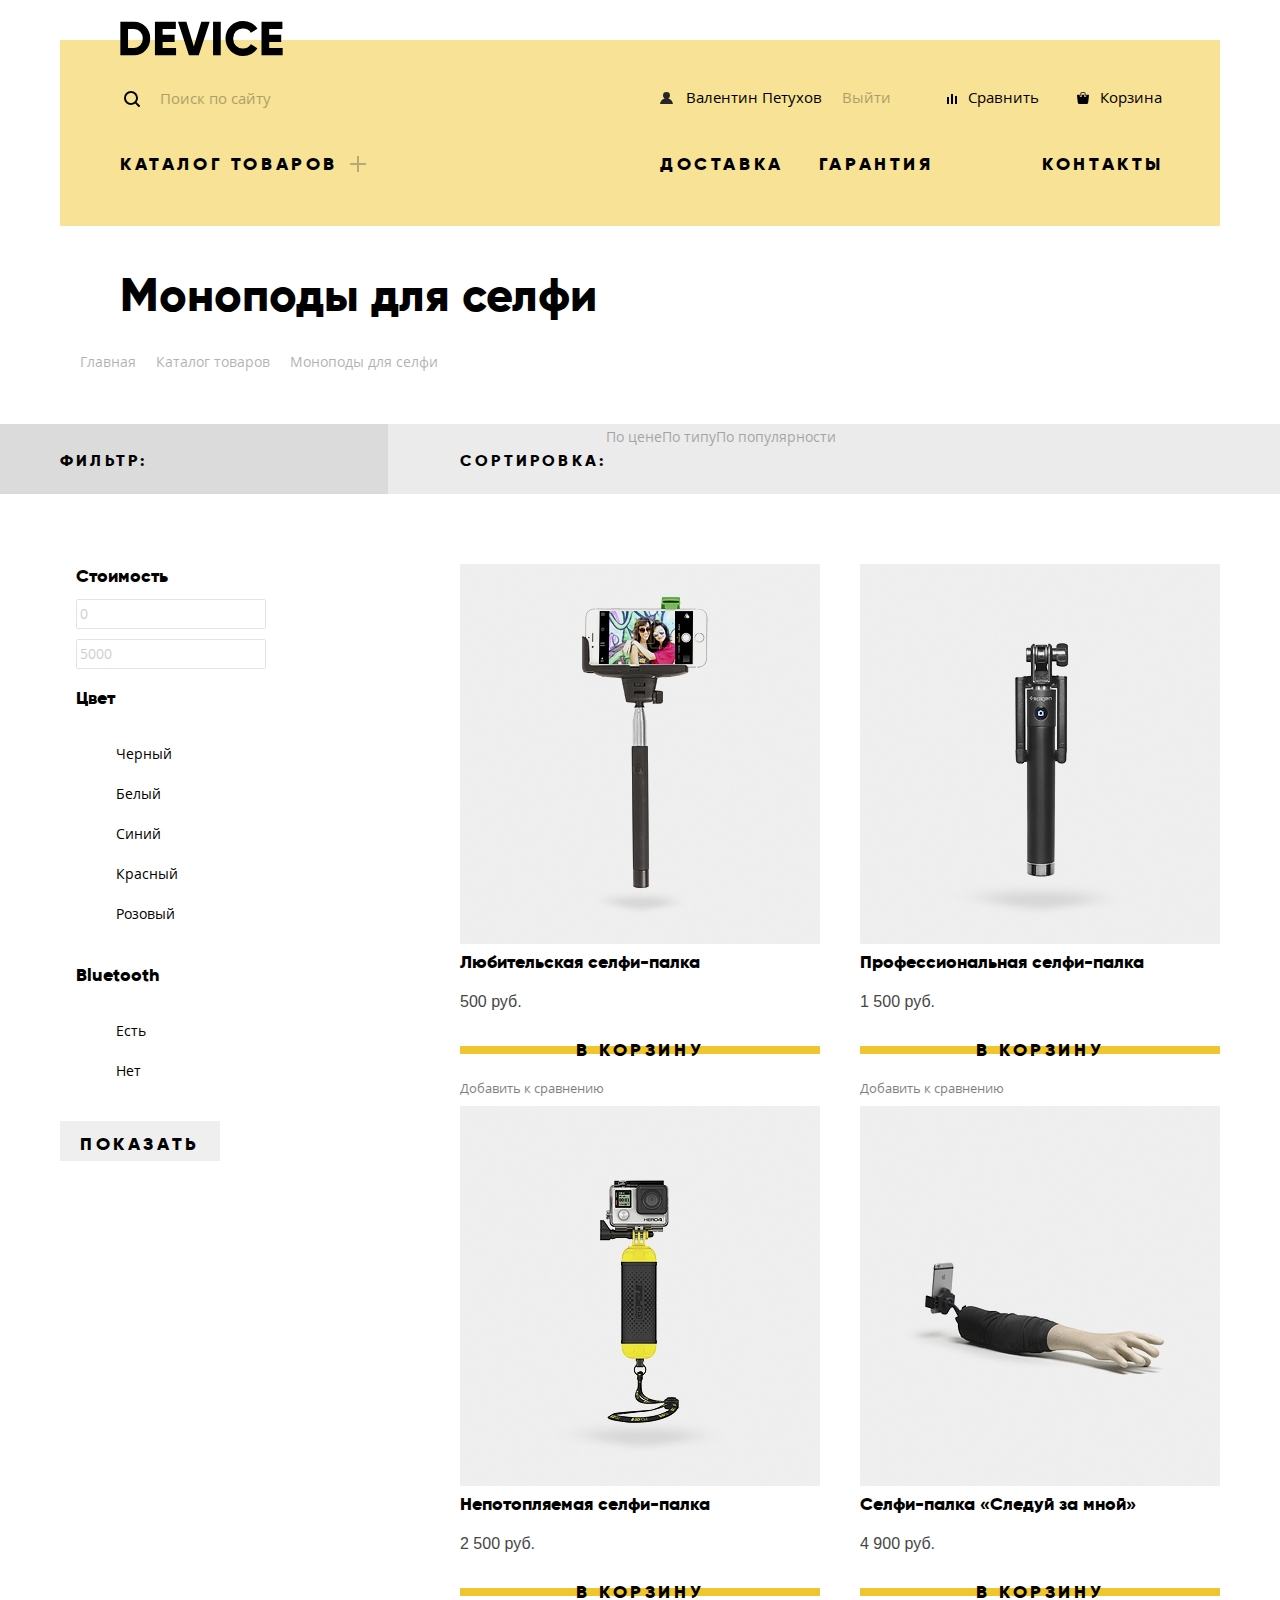
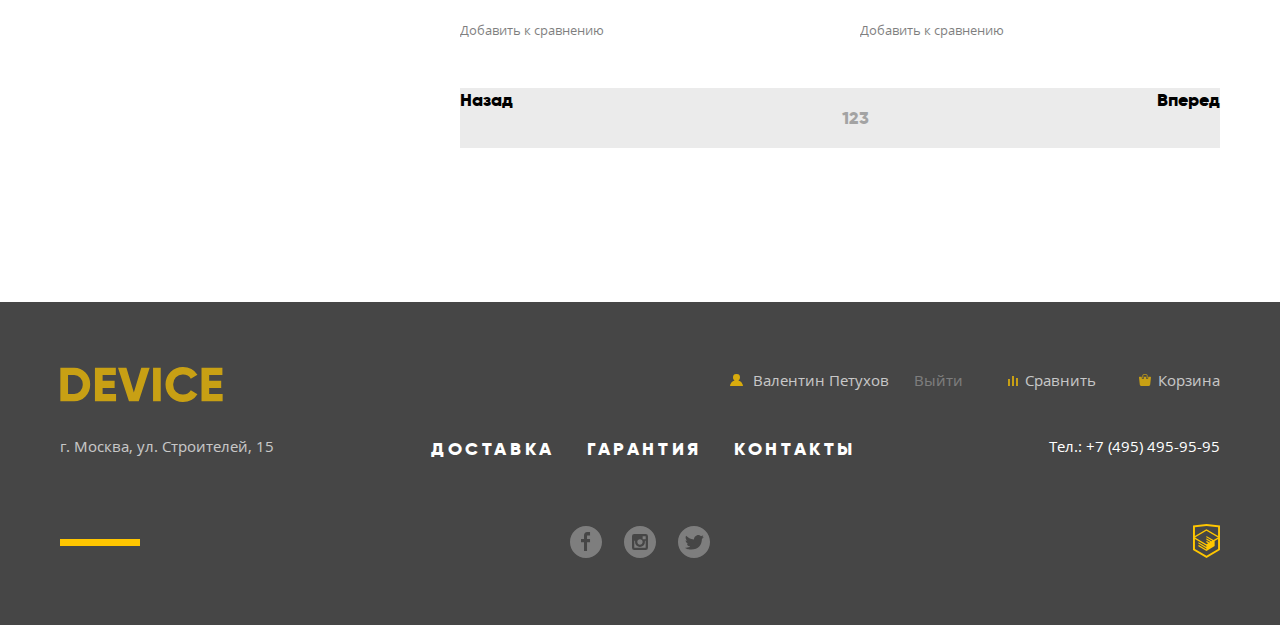
==== commit 05365c36: "Исправлено" ====
--- a/catalog.html
+++ b/catalog.html
@@ -21,7 +21,7 @@
                 <div class="authorization-container">
                     <div class="authorization authorization-header">
                         <a href="#" class="user-name">Валентин Петухов</a>
-                        <a href="#">Выйти</a>
+                        <a href="#" class="user-authorization">Выйти</a>
                     </div>
                     <div class="compare">
                         <a href="#">Сравнить</a>
@@ -63,33 +63,10 @@
                 <li><a href="#">Каталог товаров</a></li>
                 <li><a>Моноподы для селфи</a></li>
             </ul>
-            <div class="catalog-sorting-h3">
-                <div class="h3"><h3>Фильтр:</h3></div>
-                <section class="catalog-sorting">
-                    <h3>Сортировка:</h3>
-                    <ul class="sorting-list">
-                        <li><a href="#">По цене</a></li>
-                        <li><a href="#">По типу</a></li>
-                        <li><a href="#">По популярности</a></li>
-                    </ul>
-                    <ul>
-                        <li>
-                            <a href="#">
-                                <span class="visually-hidden">От большего к меньшему</span>
-                            </a>
-                        <li>
-                        <li>
-                            <a href="#">
-                                <span class="visually-hidden">От меньшего к большему</span>
-                            </a>
-                        </li>
-                    </ul>
-                </section>
-            </div>
             <div class="catalog-container ">
                 <div class="filter-background">
                     <section class="filter-catalog">
-                        <!--<div class="h3-container"><h3>Фильтр:</h3></div>-->
+                        <h3>Фильтр:</h3>
                         <form action="https://echo.htmlacademy.ru" method="post">
                             <fieldset>
                                 <legend>Стоимость</legend>
@@ -150,99 +127,100 @@
                             <button type="submit" class="button">Показать</button>
                         </form>
                     </section>
-                </div>
-                <div class="list-pagination-container">
-                    <!--<section class="catalog-sorting">
-        				<h3>Сортировка:</h3>
-        				<ul class="sorting-list">
-        					<li><a href="#">По цене</a></li>
-        					<li><a href="#">По типу</a></li>
-        					<li><a href="#">По популярности</a></li>
-        				</ul>
-        				<ul>
-        					<li>
-        						<a href="#">
-        							<span class="visually-hidden">От большего к меньшему</span>
-        						</a>
-        					<li>
-        					<li>
-        						<a href="#">
-        							<span class="visually-hidden">От меньшего к большему</span>
-        						</a>
-        					</li>
-        				</ul>
-        			</section>-->
-                    <ul class="catalog-list">
-                        <li>
-                            <img src="img/item-1.jpg" class="image-catalog" width="360" height="380" alt="Селфи-палка любительская">
-                            <a href="#" class="catalog-item">Любительская селфи-палка</a>
-                            <p class="price">500 руб.</p>
-                            <div class="popup-catalog">
-                                <a href="#" class="button">В корзину</a>
-                                <a href="#" class="popup-catalog-item">Добавить к сравнению</a>
-                            </div>
-                        </li>
-                        <li>
-                            <img src="img/item-2.jpg" class="image-catalog" width="360" height="380" alt="Cелфи-палка профессиональная">
-                            <a href="#" class="catalog-item">Профессиональная селфи-палка</a>
-                            <p class="price">1 500 руб.</p>
-                            <div class="popup-catalog">
-                                <a href="#" class="button">В корзину</a>
-                                <a href="#" class="popup-catalog-item">Добавить к сравнению</a>
-                            </div>
-                        </li>
-                        <li>
-                            <img src="img/item-3.jpg" class="image-catalog" width="360" height="380" alt="Селфи-палка непотопляемая">
-                            <a href="#" class="catalog-item">Непотопляемая селфи-палка</a>
-                            <p class="price">2 500 руб.</p>
-                            <div class="popup-catalog">
-                                <a href="#" class="button">В корзину</a>
-                                <a href="#" class="popup-catalog-item">Добавить к сравнению</a>
-                            </div>
-                        </li>
-                        <li>
-                            <img src="img/item-4.jpg" class="image-catalog" width="360" height="380" alt="Селфи-палка «Следуй за мной»">
-                            <a href="#" class="catalog-item">Селфи-палка «Следуй за мной»</a>
-                            <p class="price">4 900 руб.</p>
-                            <div class="popup-catalog">
-                                <a href="#" class="button">В корзину</a>
-                                <a href="#" class="popup-catalog-item">Добавить к сравнению</a>
-                            </div>
-                        </li>
-                    </ul>
-                    <div class="pagination">
-        				<a href="#" class="back-next"><span>Назад</span></a>
-        				<ul class="pagination-list">
-        					<li>
-        						<a>1</a>
-        					</li>
-        					<li>
-        						<a href="#">2</a>
-        					</li>
-        					<li>
-        						<a href="#">3</a>
-        					</li>
-        				</ul>
-        				<a href="#" class="back-next"><span>Вперед</span></a>
-        			</div>
+                    <div class="list-pagination-container">
+                        <section class="catalog-sorting">
+            				<h3>Сортировка:</h3>
+            				<ul class="sorting-list">
+            					<li><a href="#">По цене</a></li>
+            					<li><a href="#">По типу</a></li>
+            					<li><a href="#">По популярности</a></li>
+            				</ul>
+            				<ul>
+            					<li>
+            						<a href="#">
+            							<span class="visually-hidden">От большего к меньшему</span>
+            						</a>
+            					<li>
+            					<li>
+            						<a href="#">
+            							<span class="visually-hidden">От меньшего к большему</span>
+            						</a>
+            					</li>
+            				</ul>
+            			</section>
+                        <ul class="catalog-list">
+                            <li>
+                                <img src="img/item-1.jpg" class="image-catalog" width="360" height="380" alt="Селфи-палка любительская">
+                                <a href="#" class="catalog-item">Любительская селфи-палка</a>
+                                <p class="price">500 руб.</p>
+                                <div class="popup-catalog">
+                                    <a href="#" class="button">В корзину</a>
+                                    <a href="#" class="popup-catalog-item">Добавить к сравнению</a>
+                                </div>
+                            </li>
+                            <li>
+                                <img src="img/item-2.jpg" class="image-catalog" width="360" height="380" alt="Cелфи-палка профессиональная">
+                                <a href="#" class="catalog-item">Профессиональная селфи-палка</a>
+                                <p class="price">1 500 руб.</p>
+                                <div class="popup-catalog">
+                                    <a href="#" class="button">В корзину</a>
+                                    <a href="#" class="popup-catalog-item">Добавить к сравнению</a>
+                                </div>
+                            </li>
+                            <li>
+                                <img src="img/item-3.jpg" class="image-catalog" width="360" height="380" alt="Селфи-палка непотопляемая">
+                                <a href="#" class="catalog-item">Непотопляемая селфи-палка</a>
+                                <p class="price">2 500 руб.</p>
+                                <div class="popup-catalog">
+                                    <a href="#" class="button">В корзину</a>
+                                    <a href="#" class="popup-catalog-item">Добавить к сравнению</a>
+                                </div>
+                            </li>
+                            <li>
+                                <img src="img/item-4.jpg" class="image-catalog" width="360" height="380" alt="Селфи-палка «Следуй за мной»">
+                                <a href="#" class="catalog-item">Селфи-палка «Следуй за мной»</a>
+                                <p class="price">4 900 руб.</p>
+                                <div class="popup-catalog">
+                                    <a href="#" class="button">В корзину</a>
+                                    <a href="#" class="popup-catalog-item">Добавить к сравнению</a>
+                                </div>
+                            </li>
+                        </ul>
+                        <div class="pagination">
+            				<a href="#" class="back-next"><span>Назад</span></a>
+            				<ul class="pagination-list">
+            					<li>
+            						<a>1</a>
+            					</li>
+            					<li>
+            						<a href="#">2</a>
+            					</li>
+            					<li>
+            						<a href="#">3</a>
+            					</li>
+            				</ul>
+            				<a href="#" class="back-next"><span>Вперед</span></a>
+            			</div>
+                    </div>
                 </div>
             </div>
         </main>
         <div class="footer-container">
-            <footer class="footer footer-catalog container">
+            <footer class="footer container">
                 <div class="footer-top">
                     <a href="index.html" class="logo footer-logo">
                         <img src="img/logo-device-footer.svg" width="163" height="35" alt="DEVICE">
                     </a>
                     <div class="authorization-footer-container">
                         <div class="authorization authorization-footer">
-                            <a href="#">Войти</a>
+                            <a href="#" class="user-name">Валентин Петухов</a>
+                            <a href="#" class="user-authorization">Выйти</a>
                         </div>
                         <div>
-                            <a href="#">Сравнить</a>
+                            <a href="#" class="compare-footer">Сравнить</a>
                         </div>
                         <div>
-                            <a href="#">Корзина</a>
+                            <a href="#" class="basket-footer">Корзина</a>
                         </div>
                     </div>
                 </div>
@@ -263,17 +241,17 @@
                 </div>
                 <div class="social">
                     <ul class="social-list">
-                        <li>
+                        <li class="social-facebook">
                             <a href="#">
                                 <span class="visually-hidden">facebook</span>
                             </a>
                         </li>
-                        <li>
+                        <li class="social-instagram">
                             <a href="#">
                                 <span class="visually-hidden">instagram</span>
                             </a>
                         </li>
-                        <li>
+                        <li class="social-twitter">
                             <a href="#">
                                 <span class="visually-hidden">vk</span>
                             </a>
--- a/css/style.css
+++ b/css/style.css
@@ -81,13 +81,13 @@
 
     display: block;
 
-    min-width: 200px;
+    min-width: 160px;
     height: 40px;
-    padding: 0 43px;
     padding-top: 8px;
     box-sizing: border-box;
 
     text-transform: uppercase;
+    text-align: center;
     line-height: 24px;
     letter-spacing: 0.2em;
     color: #000000;
@@ -270,6 +270,10 @@
 
 .user-name {
     margin-right: 20px;
+}
+
+.authorization .user-authorization {
+    opacity: 0.3;
 }
 
 .main-menu .compare {
@@ -493,11 +497,14 @@
 
 .slider {
     position: relative;
+
+    min-height: 550px;
+    margin-bottom: 77px;
 }
 
 .slides-button-list {
     position: absolute;
-    bottom: 162px;
+    top: 362px;
     right: 102px;
 
     display: flex;
@@ -523,7 +530,6 @@
 
     padding: 0 20px;
     margin-top: -33px;
-    margin-bottom: 90px;
     box-sizing: border-box;
 
     list-style: none;
@@ -648,7 +654,7 @@
     content: "";
 
     position: absolute;
-    bottom: 165px;
+    top: 365px;
     right: 132px;
 
     width: 5px;
@@ -662,7 +668,7 @@
     content: "";
 
     position: absolute;
-    bottom: 165px;
+    top: 365px;
     right: 99px;
 
     width: 5px;
@@ -676,7 +682,7 @@
     content: "";
 
     position: absolute;
-    bottom: 165px;
+    top: 365px;
     right: 65px;
 
     width: 5px;
@@ -734,13 +740,17 @@
     padding-left: 44px;
     padding-right: 44px;
     margin-left: 5px;
-    margin-bottom: 71px;
+    margin-bottom: 48px;
 }
 
 .table-slider {
-    width: 460px;
-
-    outline: 1px solid red;
+    width: 480px;
+}
+
+.table-slider th:not(:last-child),
+.table-slider td:not(:last-child) {
+    padding-right: 35px;
+    padding-left: 4px;
 }
 
 .table-slider th {
@@ -756,6 +766,11 @@
     line-height: 48px;
 }
 
+.slider-drons .table-slider {
+    width: 290px;
+}
+
+
 /*index-catalog*/
 
 .index-cotalog-list {
@@ -763,7 +778,7 @@
     margin: 0;
     padding: 0;
     margin-left: -40px;
-    margin-bottom: 80px;
+    margin-bottom: 63px;
 
     list-style: none;
 }
@@ -874,45 +889,148 @@
 }
 
 .icon-container:active::before,
-.index-cotalog-item a:active {
+.index-cotalog-item a:active p {
     opacity: 0.3;
 }
+
 
 /*servise*/
 
 .service-container {
     width: 100%;
+    min-height: 388px;
     margin-bottom: 95px;
 
     background-color: #e5e5e5;
+    background-image: linear-gradient(to bottom,
+        #ffffff 100px, #e5e5e5 100px );
 }
 
 .service {
     display: flex;
+    justify-content: flex-start;
+    padding: 0;
+    padding-top: 70px;
+}
+
+.service-slider {
+    position: relative;
+
+    margin: 0;
+    padding: 0;
+    padding-top: 10px;
+    width: 320px;
+    margin-right: 120px;
+
+    list-style: none;
+}
+
+.service-slider::after {
+    content: "";
+
+    position: absolute;
+    top: -70px;
+    right: -7px;
+
+    width: 7px;
+    height: 319px;
+
+    background-color: #000000;
+}
+
+.button-service {
+    margin-bottom: 25px;
+    padding: 0;
+}
+
+.button-service .button {
+    display: block;
+    width: 100px;
+    padding-left: 0;
+    padding-right: 0;
+
+    text-align: center;
+
+    z-index: 1;
+}
+
+.service-active {
+    background-color: #000000;
+    opacity: 1;
+}
+
+.service-active a {
+    color: #f7e296;
+}
+
+.service-active a::before {
+    display: none;
 }
 
 .service-item {
+    position: relative;
+
     display: none;
-}
-
-.service-slider {
-    list-style: none;
-    width: 300px;
-    margin-right: 120px;
-}
-
-.service-slider .service-active {
-    background-color: #000000;
-    color: #f7e296;
-    opacity: 1;
+    width: 880px;
+}
+
+.service-dilivety::after {
+    content: "";
+
+    position: absolute;
+    bottom: 26px;
+    right: 66px;
+
+    width: 136px;
+    height: 164px;
+
+    background-image: url("../img/delivery.svg");
+    background-repeat: no-repeat;
+}
+
+.service-warranty::after {
+    content: "";
+
+    position: absolute;
+    bottom: 20px;
+    right: 45px;
+
+    width: 171px;
+    height: 194px;
+
+    background-image: url("../img/warranty.svg");
+    background-repeat: no-repeat;
+}
+
+.service-credit::after {
+    content: "";
+
+    position: absolute;
+    bottom: 20px;
+    right: 55px;
+
+    width: 171px;
+    height: 194px;
+
+    background-image: url("../img/credit.svg");
+    background-repeat: no-repeat;
 }
 
 .service-item h3 {
+    margin: 0;
+    margin-bottom: 30px;
+    padding: 0;
+    padding-top: 3px;
+    padding-left: 4px;
+
     font-size: 47px;
     line-height: 48px;
+    letter-spacing: 0.01em;
 }
 
 .service-item p {
+    width: 440px;
+
     font-family: "opensans", "Arial", sans-serif;
     font-size: 15px;
     font-weight: 300;
@@ -927,14 +1045,13 @@
     flex-wrap: wrap;
     margin: 0;
     padding: 0;
+    margin-bottom: 93px;
     margin-left: -40px;
-    margin-bottom: 93px;
-
     list-style: none;
 }
 
 .brands li {
-    margin-right: 40px;
+    margin-left: 40px;
 }
 
 .brands img {
@@ -968,19 +1085,40 @@
 }
 
 .info section:first-child {
-    width: 480px;
+    width: 500px;
 }
 
 .info section {
+    position: relative;
     width: 560px;
 }
 
+.info section::before {
+    content: "";
+
+    position: absolute;
+    top: -7px;
+    left: 0;
+
+    width: 80px;
+    height: 7px;
+
+    background-color: #000000;
+}
+
 .info h3 {
+    margin: 0;
+    padding: 0;
+    margin-top: 45px;
+    margin-bottom: 43px;
     font-size: 47px;
     line-height: 48px;
 }
 
 .info p {
+    margin-bottom:30px;
+    padding-right: 5px;
+
     font-family: "opensans", "Arial", sans-serif;
     font-size: 15px;
     font-weight: 300;
@@ -988,13 +1126,49 @@
     color: #464646;
 }
 
+.info-contacts p {
+    margin-bottom: 40px;
+}
+
 .delevery {
+    margin: 0;
+    padding: 0;
+
+    margin-top: 70px;
     list-style: none;
 }
 
 .delevery li {
+    position: relative;
+
+    padding-left: 35px;
+    margin-bottom: 10px;
+
     font-size: 16px;
     line-height: 30px;
+}
+
+.delevery li::before {
+    content: "";
+
+    position: absolute;
+    top: 12px;
+    left: 0;
+
+    width: 4px;
+    height: 4px;
+
+    border: 2px solid #e5e5e5;
+    border-radius: 50%;
+}
+
+.info .button {
+    width: 260px;
+    margin-top: 60px;
+}
+
+.info-contacts .button {
+    margin-top: 62px;
 }
 
 /*catalog*/
@@ -1040,52 +1214,21 @@
     opacity: 0.1;
 }
 
-.background-cotalog {
-    background-color: #efefef;
-}
-
-/*HZ*/
-
-.catalog-sorting-h3 {
-    display: flex;
-    justify-content:;
-    outline: 1px solid red;
-}
-
-.catalog-sorting-h3 .h3 {
-    display: flex;
-    justify-content: flex-end;
-    width: 28%;
-    background-color: #dbdbdb;
-}
-
-.catalog-sorting-h3 h3 {
+/*catalog+filter*/
+
+.catalog-container {
+    overflow: hidden;
+}
+
+.filter-background {
+    display: flex;
+    justify-content: center;
+}
+
+.filter-catalog {
+    display: flex;
+    flex-direction: column;
     width: 328px;
-}
-
-.catalog-sorting-h3 .catalog-sorting {
-    width: 72%;
-    background-color: #ebebeb;
-}
-
-/*filter-catalog*/
-
-.catalog-container {
-    display: flex;
-    justify-content: center;
-    /* box-sizing: border-box; */
-
-    outline: 1px solid green;
-}
-
-.filter-background {
-    position: relative;
-
-    outline: 1px solid red;
-}
-
-.filter-catalog {
-    /* width: 328px; */
 }
 
 .filter-catalog h3,
@@ -1096,18 +1239,33 @@
     padding: 0;
     min-height: 70px;
     padding-top: 25px;
-    margin-bottom: 70px;
 
     font-size: 16px;
     line-height: 24px;
     text-transform: uppercase;
     letter-spacing: 0.2em;
-
-}
-
-.h3-container {
+}
+
+.filter-catalog h3 {
+    position: relative;
+
+    margin-bottom: 70px;
+
     background-color: #dbdbdb;
-
+}
+
+.filter-catalog h3::before {
+    content: "";
+
+    position: absolute;
+    top: 0;
+    right: 0;
+
+    height: 100%;
+    width: 100vw;
+
+    background-color: #dbdbdb;
+    z-index: -1;
 }
 
 .range-filter input[type="text"] {
@@ -1140,15 +1298,33 @@
 /*catalog*/
 
 .list-pagination-container {
+    box-sizing: border-box;
+    width: 832px;
     padding-left: 72px;
-
-    outline: 1px solid red;
 }
 
 .catalog-sorting {
-    display: flex;
+    position: relative;
+
+    display: flex;
+    margin-bottom: 70px;
 
     color: #000000;
+}
+
+.catalog-sorting::before {
+    content: "";
+
+    position: absolute;
+    top: 0;
+    left: -72px;
+
+    width: 100vw;
+    height: 100%;
+
+    background-color: #ebebeb;
+
+    z-index: -1;
 }
 
 .catalog-sorting ul {
@@ -1185,7 +1361,6 @@
     padding: 0;
     margin-left: -40px;
     margin-bottom: 40px;
-    width: 800px;
 
     list-style: none;
 }
@@ -1283,7 +1458,7 @@
     display: flex;
     flex-direction: column;
     min-height: 323px;
-    margin-top: 95px;
+    margin-top: 82px;
 }
 
 .footer-catalog {
@@ -1292,38 +1467,117 @@
 
 .footer-top {
     padding-top: 65px;
-    margin-bottom: 40px;
+    margin-bottom: 17px;
     display: flex;
     justify-content: space-between;
 }
 
 .authorization-footer-container {
     display: flex;
+    justify-content: flex-end;
+    margin-top: -5px;
+}
+
+.authorization-footer-container div {
+    position: relative;
+
+    margin-left: 32px;
+    padding-left: 30px;
+}
+
+.authorization-footer {
+    margin: 0;
+}
+
+.authorization-footer a::before {
+    content: "";
+
+    position: absolute;
+    top: 12px;
+    left: 7px;
+
+    width: 13px;
+    height: 12px;
+
+    background-image: url("../img/user-footer.svg");
+    background-repeat: no-repeat;
+}
+
+.compare-footer::before {
+    content: "";
+
+    position: absolute;
+    top: 14px;
+    left: 13px;
+
+    width: 10px;
+    height: 10px;
+
+    background-image: url("../img/compare-footer.svg");
+    background-repeat: no-repeat;
+}
+
+.basket-footer::before {
+    content: "";
+
+    position: absolute;
+    top: 12px;
+    left: 11px;
+
+    width: 12px;
+    height: 12px;
+
+    background-image: url("../img/cart-footer.svg");
+    background-repeat: no-repeat;
 }
 
 .footer .contacts {
     display: flex;
+    margin-bottom: 35px;
+}
+
+.footer .contacts-list {
+    display: flex;
     justify-content: space-between;
-    margin-bottom: 35px;
-}
-
-.footer .contacts-list {
-    display: flex;
+    flex-wrap: wrap;
+
+    width: 425px;
     margin: 0;
     padding: 0;
-}
-
-.contacts-list li {
-    margin-right: 38px;
+    margin-left: 157px;
+    padding-top: 6px;
 }
 
 .footer .social {
-    display: flex;
+    position: relative;
+
+    display: flex;
+    justify-content: flex-end;
+    margin-top: 28px;
+}
+
+.footer .social::after {
+    content: "";
+
+    position: absolute;
+    top: 15px;
+    left: 0;
+
+    width: 80px;
+    height: 7px;
+
+    background-color: #ffc600;
 }
 
 .social-list {
+    display: flex;
+    justify-content: space-between;
+    flex-wrap: wrap;
     margin: 0;
     padding: 0;
+    margin-right: 483px;
+    padding-top: 2px;
+    width: 140px;
 }
 
 .footer li {
@@ -1341,7 +1595,34 @@
     opacity: 0.7;
 }
 
+.social-list a {
+    display: block;
+    width: 32px;
+    height: 32px;
+
+    opacity: 0.3;
+}
+
+.social-facebook a {
+    background-image: url("../img/fb.svg");
+    background-repeat: no-repeat;
+}
+
+.social-instagram a {
+    background-image: url("../img/instagram.svg");
+    background-repeat: no-repeat;
+}
+
+.social-twitter a {
+    background-image: url("../img/twitter.svg");
+    background-repeat: no-repeat;
+}
+
 .contacts address {
+    font-family: "opensans", "Arial", sans-serif;
+    font-size: 15px;
+    font-weight: 300;
+    line-height: 30px;
     font-style: normal;
 }
 
@@ -1352,10 +1633,15 @@
 }
 
 .contacts .tel {
+    display: block;
+    margin-left: auto;
+
     font-family: "opensans", "Arial", sans-serif;
     font-size: 15px;
     font-weight: 300;
-    line-height: 30px
+    text-transform: none;
+    line-height: 30px;
+    letter-spacing: 0;
 }
 
 /*Popups*/
@@ -1402,6 +1688,10 @@
     background-color: #f6dada;
 }
 
+.popup-map {
+    display: none;
+}
+
 .block-show {
     display: block;
 }
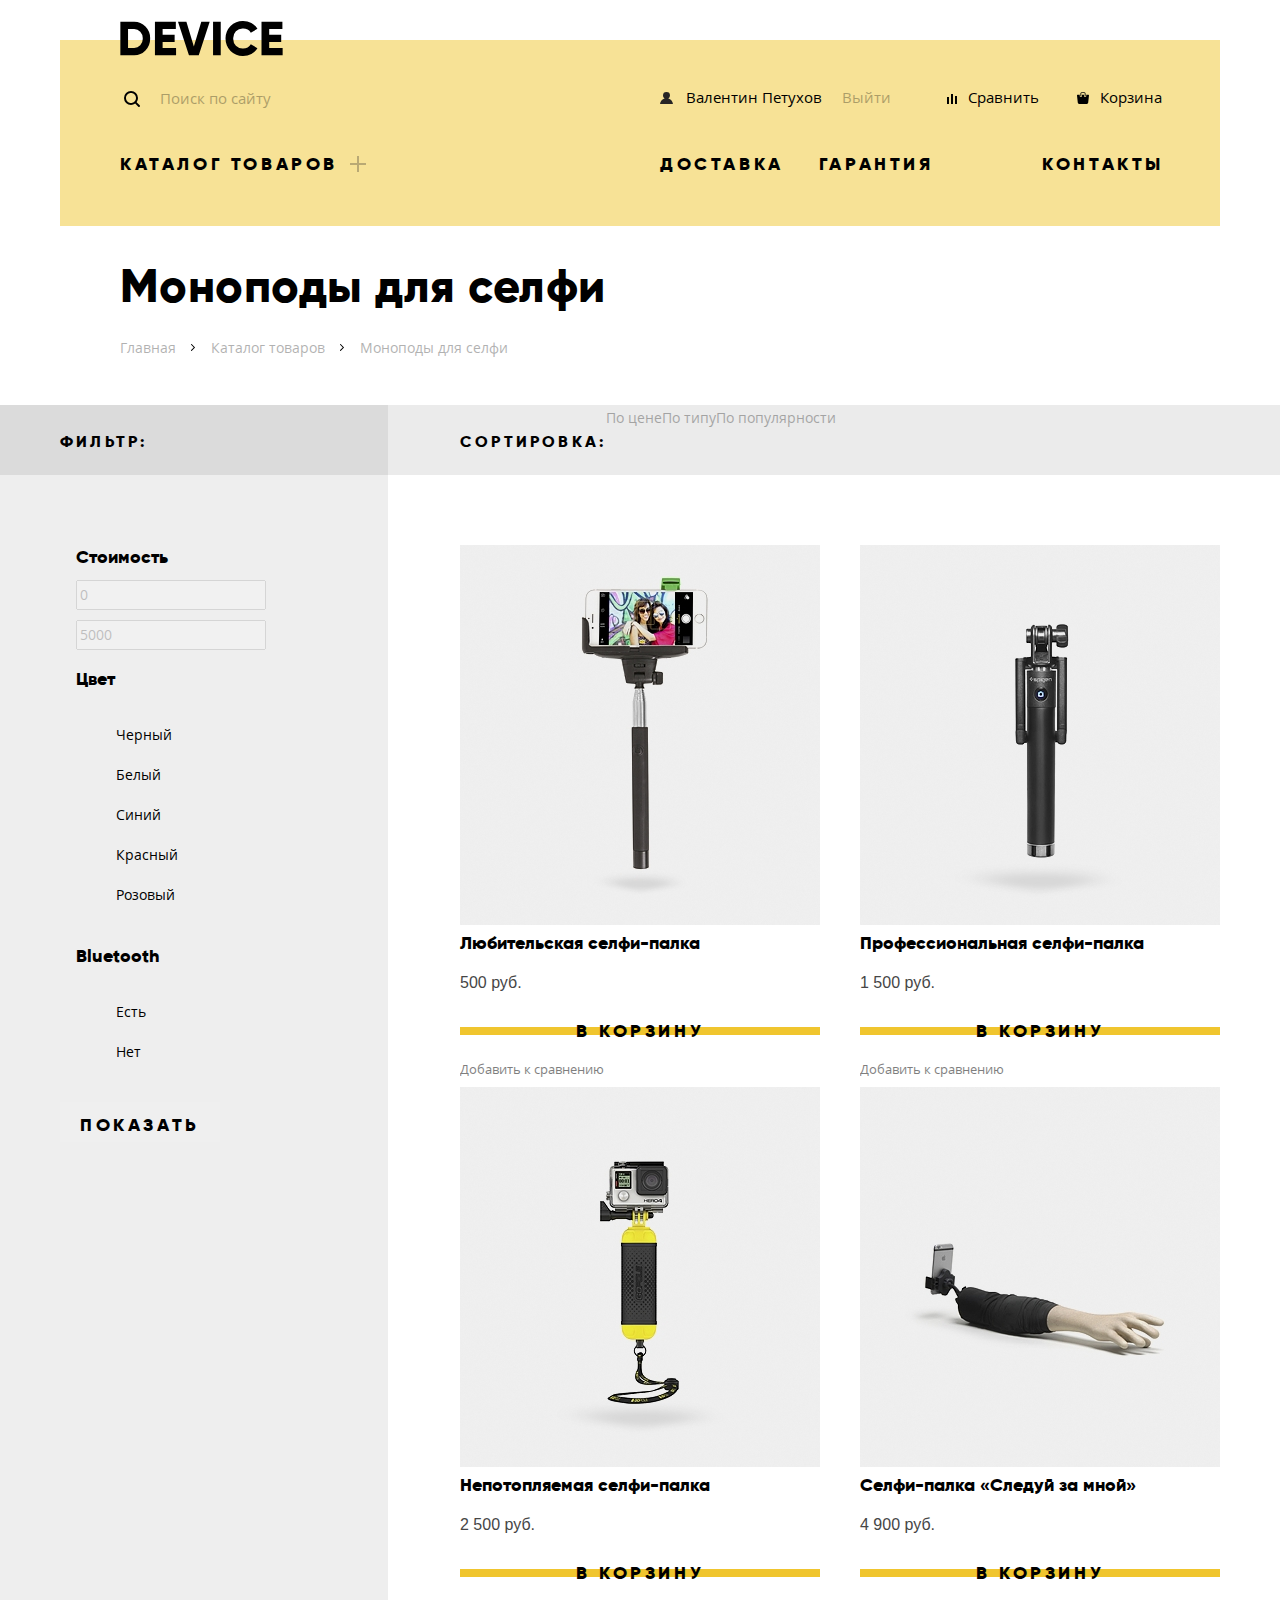
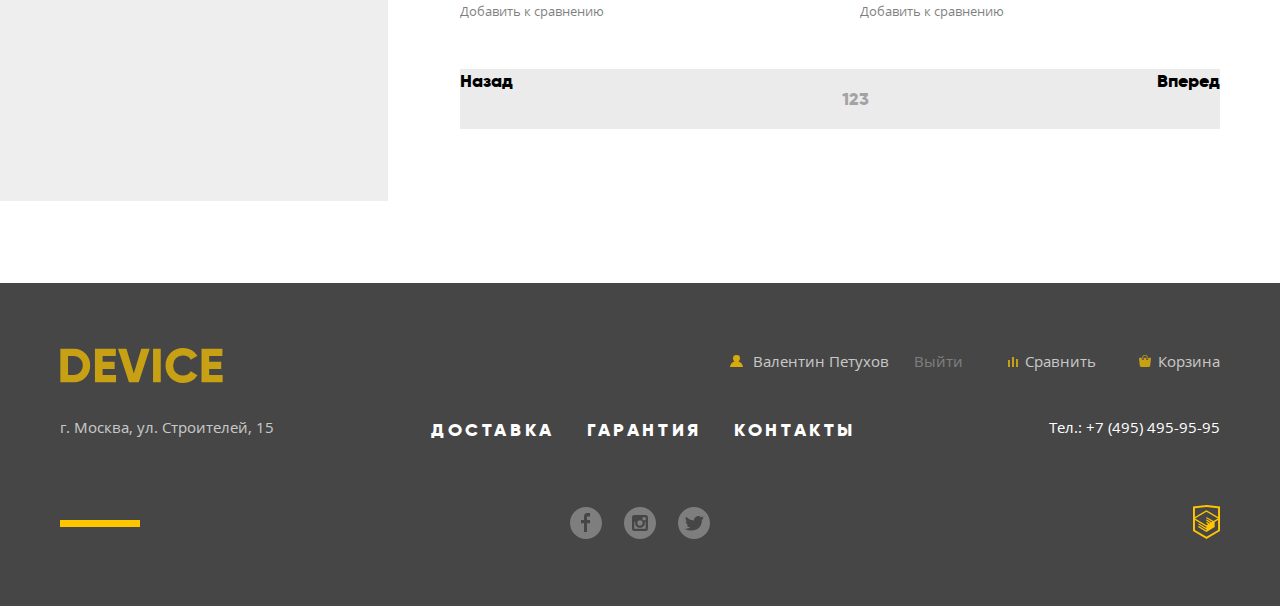
==== commit 371dc36a: "Forgot" ====
--- a/catalog.html
+++ b/catalog.html
@@ -7,7 +7,7 @@
         <link href="css/style.css" rel="stylesheet">
     </head>
     <body>
-        <header class="main-header container">
+        <header class="main-header catalog-header container">
             <a href="index.html" class="logo main-logo">
                 <img src="img/logo-device.svg" width="163" height="35"  alt="DEVICE logo">
             </a>
--- a/css/style.css
+++ b/css/style.css
@@ -1174,25 +1174,45 @@
 /*catalog*/
 
 .main-catalog h1 {
-    margin-top: 45px;
+    margin-top: 36px;
     padding-left: 60px;
     box-sizing: border-box;
-    margin-bottom: 30px;
+    margin-bottom: 25px;
 
     font-size: 47px;
     line-height: 48px;
+    letter-spacing: 0.01em;
 }
 
 .breadcrumbs {
     display: flex;
     box-sizing: border-box;
-    margin-bottom: 50px;
+    margin-top: 0;
+    padding: 0;
+    padding-left: 60px;
+
+    margin-bottom: 45px;
 
     list-style: none;
 }
 
 .breadcrumbs li {
-    padding-right: 20px;
+    position: relative;
+
+    padding-right: 35px;
+}
+
+.breadcrumbs li:not(:last-child)::after {
+    content: "";
+
+    position: absolute;
+    top: 9px;
+    right: 16px;
+
+    width: 4px;
+    height: 7px;
+
+    background-image: url("../img/nav-arrow.svg");
 }
 
 .breadcrumbs a {
@@ -1226,9 +1246,26 @@
 }
 
 .filter-catalog {
+    position: relative;
+
     display: flex;
     flex-direction: column;
     width: 328px;
+}
+
+.filter-catalog::before {
+    content: "";
+
+    position: absolute;
+    top: 0;
+    right: 0;
+
+    width: 100vw;
+    height: 100%;
+
+    background-color: #eeeeee;
+
+    z-index: -1;
 }
 
 .filter-catalog h3,
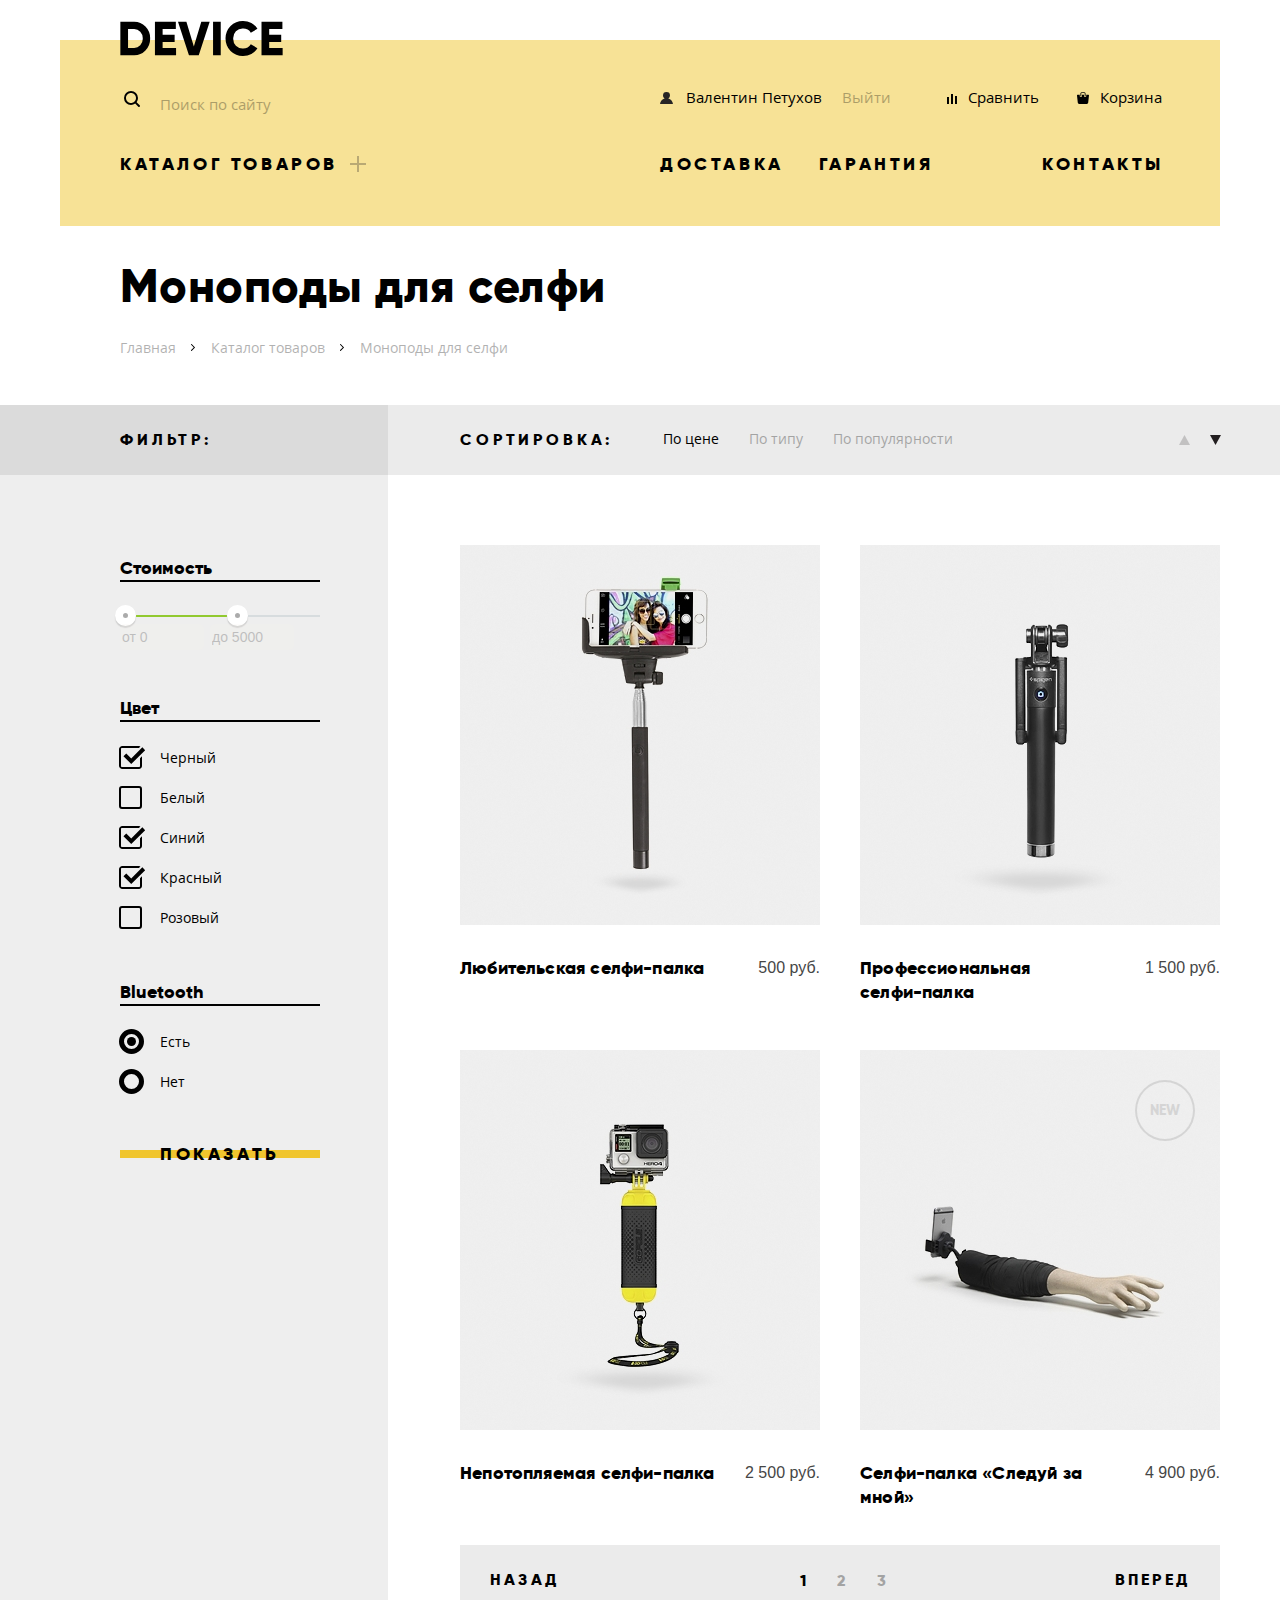
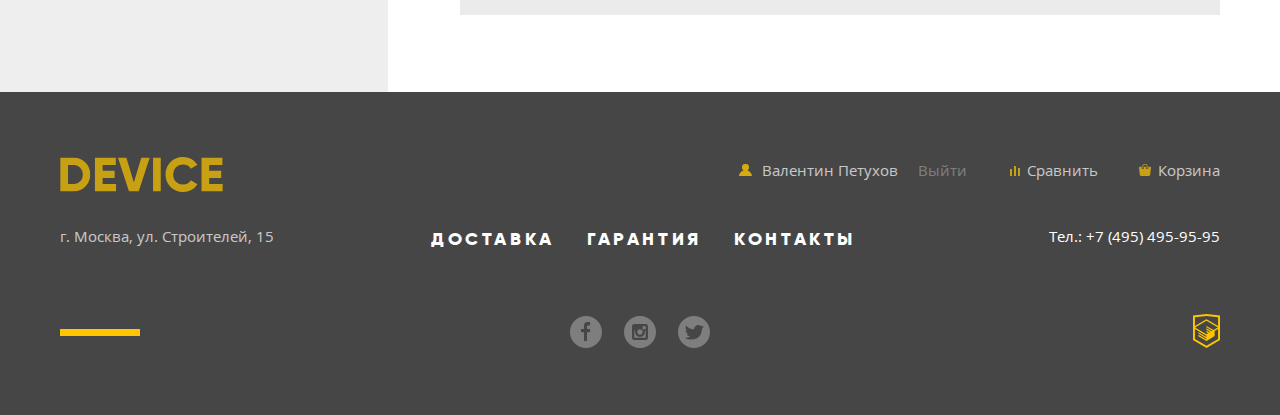
==== commit 7ee835cf: "Homework #6" ====
--- a/catalog.html
+++ b/catalog.html
@@ -16,6 +16,7 @@
                     <form action="https://echo.htmlacademy.ru" method="post">
                         <input type="search" name="search" placeholder="Поиск по сайту">
                         <a href="#" class="search-button">Найти</a>
+                        <span class="line"></span>
                     </form>
                 </div>
                 <div class="authorization-container">
@@ -67,59 +68,82 @@
                 <div class="filter-background">
                     <section class="filter-catalog">
                         <h3>Фильтр:</h3>
-                        <form action="https://echo.htmlacademy.ru" method="post">
+                        <form class="form-checkbox" action="https://echo.htmlacademy.ru" method="post">
                             <fieldset>
                                 <legend>Стоимость</legend>
                                 <div class="range-filter">
-                                    <label>
-                                        <input type="text" name="min-value" value="0">
-                                    </label>
-                                    <label>
-                                        <input type="text" name="max-value" value="5000">
-                                    </label>
+                                    <div class="range-controle">
+                                        <div class="scale">
+                                            <div class="bar"></div>
+                                        </div>
+                                        <div class="toggle toggle-min"></div>
+                                        <div class="toggle toggle-max"></div>
+                                    </div>
+                                    <div class="price-controls">
+                                        <label>
+                                            <input type="text" name="min-value" value="от 0">
+                                        </label>
+                                        <label>
+                                            <input type="text" name="max-value" value="до 5000">
+                                        </label>
+                                    </div>
                                 </div>
                             </fieldset>
                             <fieldset>
                                 <legend>Цвет</legend>
-                                <ul>
-                                    <li>
-                                        <label>
-                                            Черный<input type="checkbox" name="black" checked>
-                                        </label>
-                                    </li>
-                                    <li>
-                                        <label>
-                                            Белый<input type="checkbox" name="white">
-                                        </label>
-                                    </li>
-                                    <li>
-                                        <label>
-                                            Синий<input type="checkbox" name="blue" checked>
-                                        </label>
-                                    </li>
-                                    <li>
-                                        <label>
-                                            Красный<input type="checkbox" name="red" checked>
-                                        </label>
-                                    </li>
-                                    <li>
-                                        <label>
-                                            Розовый<input type="checkbox" name="pink">
+                                <ul class="checkbox">
+                                    <li>
+                                        <label>
+                                            <input type="checkbox" name="black" checked>
+                                            <span class="checkbox-element"></span>
+                                            <span>Черный</span>
+                                        </label>
+                                    </li>
+                                    <li>
+                                        <label>
+                                            <input type="checkbox" name="white">
+                                            <span class="checkbox-element"></span>
+                                            <span>Белый</span>
+                                        </label>
+                                    </li>
+                                    <li>
+                                        <label>
+                                            <input type="checkbox" name="blue" checked>
+                                            <span class="checkbox-element"></span>
+                                            <span>Синий</span>
+                                        </label>
+                                    </li>
+                                    <li>
+                                        <label>
+                                            <input type="checkbox" name="red" checked>
+                                            <span class="checkbox-element"></span>
+                                            <span>Красный</span>
+                                        </label>
+                                    </li>
+                                    <li>
+                                        <label>
+                                            <input type="checkbox" name="pink">
+                                            <span class="checkbox-element"></span>
+                                            <span>Розовый</span>
                                         </label>
                                     </li>
                                 </ul>
                             </fieldset>
                             <fieldset>
                                 <legend>Bluetooth</legend>
-                                <ul>
-                                    <li>
-                                        <label>
-                                            Есть<input type="radio" name="Bluetooth" value="with Bluetooth" checked>
-                                        </label>
-                                    </li>
-                                    <li>
-                                        <label>
-                                            Нет<input type="radio" name="Bluetooth" value="without-Bluetooth">
+                                <ul class="radio">
+                                    <li>
+                                        <label>
+                                            <input type="radio" name="Bluetooth" value="with Bluetooth" checked>
+                                            <span class="radio-element"></span>
+                                            <span>Есть</span>
+                                        </label>
+                                    </li>
+                                    <li>
+                                        <label>
+                                            <input type="radio" name="Bluetooth" value="without-Bluetooth">
+                                            <span class="radio-element"></span>
+                                            <span>Нет</span>
                                         </label>
                                     </li>
                                 </ul>
@@ -131,65 +155,73 @@
                         <section class="catalog-sorting">
             				<h3>Сортировка:</h3>
             				<ul class="sorting-list">
-            					<li><a href="#">По цене</a></li>
+            					<li><a href="#" class="marker-active">По цене</a></li>
             					<li><a href="#">По типу</a></li>
             					<li><a href="#">По популярности</a></li>
             				</ul>
-            				<ul>
-            					<li>
+            				<ul class="sorting-marker">
+            					<li class="sorting-marker-item">
             						<a href="#">
             							<span class="visually-hidden">От большего к меньшему</span>
             						</a>
             					<li>
-            					<li>
-            						<a href="#">
+            					<li class="sorting-marker-item">
+            						<a href="#" class="marker-active">
             							<span class="visually-hidden">От меньшего к большему</span>
             						</a>
             					</li>
             				</ul>
             			</section>
                         <ul class="catalog-list">
-                            <li>
+                            <li class="catalog-item">
                                 <img src="img/item-1.jpg" class="image-catalog" width="360" height="380" alt="Селфи-палка любительская">
-                                <a href="#" class="catalog-item">Любительская селфи-палка</a>
-                                <p class="price">500 руб.</p>
+                                <div class="price-container">
+                                    <a href="#" class="catalog-item">Любительская селфи-палка</a>
+                                    <p class="price">500 руб.</p>
+                                </div>
                                 <div class="popup-catalog">
-                                    <a href="#" class="button">В корзину</a>
+                                    <a href="#" class="button button-basket">В корзину</a>
                                     <a href="#" class="popup-catalog-item">Добавить к сравнению</a>
                                 </div>
                             </li>
-                            <li>
+                            <li class="catalog-item">
                                 <img src="img/item-2.jpg" class="image-catalog" width="360" height="380" alt="Cелфи-палка профессиональная">
-                                <a href="#" class="catalog-item">Профессиональная селфи-палка</a>
-                                <p class="price">1 500 руб.</p>
+                                <div class="price-container">
+                                    <a href="#" class="catalog-item">Профессиональная<br> селфи-палка</a>
+                                    <p class="price">1 500 руб.</p>
+                                </div>
                                 <div class="popup-catalog">
-                                    <a href="#" class="button">В корзину</a>
+                                    <a href="#" class="button button-basket">В корзину</a>
                                     <a href="#" class="popup-catalog-item">Добавить к сравнению</a>
                                 </div>
                             </li>
-                            <li>
+                            <li class="catalog-item">
                                 <img src="img/item-3.jpg" class="image-catalog" width="360" height="380" alt="Селфи-палка непотопляемая">
-                                <a href="#" class="catalog-item">Непотопляемая селфи-палка</a>
-                                <p class="price">2 500 руб.</p>
+                                <div class="price-container">
+                                    <a href="#" class="catalog-item">Непотопляемая селфи-палка</a>
+                                    <p class="price">2 500 руб.</p>
+                                </div>
                                 <div class="popup-catalog">
-                                    <a href="#" class="button">В корзину</a>
+                                    <a href="#" class="button button-basket">В корзину</a>
                                     <a href="#" class="popup-catalog-item">Добавить к сравнению</a>
                                 </div>
                             </li>
-                            <li>
+                            <li class="catalog-item new-marker">
                                 <img src="img/item-4.jpg" class="image-catalog" width="360" height="380" alt="Селфи-палка «Следуй за мной»">
-                                <a href="#" class="catalog-item">Селфи-палка «Следуй за мной»</a>
-                                <p class="price">4 900 руб.</p>
+                                <div class="price-container">
+                                    <a href="#" class="catalog-item">Селфи-палка «Следуй за мной»</a>
+                                    <p class="price">4 900 руб.</p>
+                                </div>
                                 <div class="popup-catalog">
-                                    <a href="#" class="button">В корзину</a>
+                                    <a href="#" class="button button-basket">В корзину</a>
                                     <a href="#" class="popup-catalog-item">Добавить к сравнению</a>
                                 </div>
                             </li>
                         </ul>
                         <div class="pagination">
-            				<a href="#" class="back-next"><span>Назад</span></a>
+            				<a href="#" class="back-next">Назад</a>
             				<ul class="pagination-list">
-            					<li>
+            					<li class="pagination-active">
             						<a>1</a>
             					</li>
             					<li>
@@ -199,14 +231,14 @@
             						<a href="#">3</a>
             					</li>
             				</ul>
-            				<a href="#" class="back-next"><span>Вперед</span></a>
+            				<a href="#" class="back-next">Вперед</a>
             			</div>
                     </div>
                 </div>
             </div>
         </main>
         <div class="footer-container">
-            <footer class="footer container">
+            <footer class="footer container footer-catalog">
                 <div class="footer-top">
                     <a href="index.html" class="logo footer-logo">
                         <img src="img/logo-device-footer.svg" width="163" height="35" alt="DEVICE">
--- a/css/style.css
+++ b/css/style.css
@@ -169,7 +169,7 @@
     display: flex;
     justify-content: space-between;
 
-    margin-bottom: 30px;
+    margin-bottom: 20px;
 }
 
 .main-menu div {
@@ -180,7 +180,7 @@
     position: relative;
 
     width: 440px;
-    min-height: 40px;
+    min-height: 50px;
 }
 
 .form-search form {
@@ -202,7 +202,10 @@
 }
 
 .form-search input[type="search"] {
+    position: relative;
+
     padding-left: 20px;
+    width: 360px;
 
     font-family: "opensans", "Arial", sans-serif;
     font-size: 15px;
@@ -212,7 +215,19 @@
     color: #000000;
     background-color: #f7e296;
     border: none;
-    opacity: 0.3;
+}
+
+.line {
+    position: absolute;
+    bottom: 4px;
+    left: 0;
+
+    width: 100%;
+    height: 2px;
+
+    background-color: #000000;
+
+    opacity: 0;
 }
 
 .form-search input[type="search"]::-webkit-input-placeholder {
@@ -223,36 +238,49 @@
     color: #000000;
 }
 
-.form-search input[type="search"]:hover {
+.form-search input[placeholder] {
+    opacity: 0.3;
+}
+
+.form-search input[placeholder]:hover {
     opacity: 0.6;
 }
 
-.form-search input[type="search"]:focus {
-    border-bottom: 2px solid #000000;
+.form-search input[placeholder]:focus {
     opacity: 1;
     outline: none;
 }
 
+.form-search input[type="search"]:focus+.search-button,
+.form-search input[type="search"]:focus+.search-button + .line {
+    opacity: 1;
+}
+
 .form-search input[type="search"]:focus+.search-button {
-    border: 2px solid #000000;
+    outline: 2px solid #000000;
+}
+
+.form-search .search-button:hover,
+.form-search .search-button:focus {
+    background-color: #000000;
+    color: #ffffff;
+    opacity: 0;
+}
+
+.form-search .search-button:active {
+    background-color: #000000;
+    color: #333333;
+
     opacity: 1;
 }
 
 .form-search .search-button {
     display: block;
+    padding: 7px 18px;
 
     opacity: 0;
-}
-
-.form-search .search-button:hover {
-    color: #ffffff;
-
-    background-color: #000000;
-    opacity: 1;
-}
-
-.form-search .search-button:active {
-    color: #252525;
+
+    z-index: 1;
 }
 
 .authorization-container {
@@ -1250,7 +1278,9 @@
 
     display: flex;
     flex-direction: column;
+    box-sizing: border-box;
     width: 328px;
+    padding-left: 60px;
 }
 
 .filter-catalog::before {
@@ -1275,12 +1305,12 @@
     margin: 0;
     padding: 0;
     min-height: 70px;
-    padding-top: 25px;
+    padding-top: 23px;
 
     font-size: 16px;
     line-height: 24px;
     text-transform: uppercase;
-    letter-spacing: 0.2em;
+    letter-spacing: 0.24em;
 }
 
 .filter-catalog h3 {
@@ -1303,14 +1333,164 @@
 
     background-color: #dbdbdb;
     z-index: -1;
+}
+
+.form-checkbox {
+    width: 200px;
+}
+
+.form-checkbox fieldset {
+    position: relative;
+
+    margin: 0;
+    padding: 0;
+    box-sizing: border-box;
+}
+
+.form-checkbox fieldset::before {
+    content: "";
+
+    position: absolute;
+    top: 0;
+    left: 0;
+    width: 100%;
+    height: 2px;
+
+    background-color: #000000;
+}
+
+.form-checkbox legend {
+    padding-top: 11px;
+}
+
+/*range*/
+
+.range-filter {
+    margin-bottom: 28px;
+}
+
+.range-controle {
+    position: relative;
+
+    padding-top: 35px;
+
+    border-radius: 5px;
+}
+
+.range-controle .scale {
+    height: 2px;
+
+    width: 200px;
+
+    background: #d7dcde;
+}
+
+.range-controle .bar {
+    width: 60%;
+    height: 2px;
+
+    background: #91c92f;
+}
+
+.range-controle .toggle {
+    position: absolute;
+    top: 25px;
+    left: 0;
+
+    width: 5px;
+    height: 5px;
+    padding: 0;
+
+    border: 8px solid #ffffff;
+    background-color: #ababab;
+    -webkit-box-shadow: 0 2px 1px 0 #cfcfcf;
+            box-shadow: 0 2px 1px 0 #cfcfcf;
+    border-radius: 50%;
+    cursor: pointer;
+}
+
+.range-controle .toggle-min {
+    left: -5px;
+}
+
+.range-controle .toggle-max {
+    left: 107px;
+}
+
+.price-controls {
+    width: 180px;
+
+    display: -webkit-box;
+    display: -ms-flexbox;
+    display: flex;
+    -webkit-box-orient: horizontal;
+    -webkit-box-direction: normal;
+        -ms-flex-direction: row;
+            flex-direction: row;
+    -webkit-box-pack: justify;
+        -ms-flex-pack: justify;
+            justify-content: space-between;
+
+    font-size: 0;
+}
+
+.price-controls input {
+    width: 80px;
+
+    font-family: "PT Sans", Arial, sans-serif;
+    font-size: 17px;
+    font-weight: 400;
+    line-height: 18px;
+    text-transform: uppercase;
+    text-align: center;
+
+    border: none;
+    border-radius: 5px;
+    background-color: #f7f3ec;
+}
+
+.min-price input {
+    padding-right: 4px;
+}
+
+.price-controls label {
+    display: block;
+
+    width: 50%;
+    margin: 0;
+
+    font-size: 16px;
+    text-transform: uppercase;
 }
 
 .range-filter input[type="text"] {
     font-size: 14px;
     font-weight: 300;
     line-height: 24px;
+    text-transform: none;
+    text-align: left;
     opacity: 0.2;
 }
+
+.max-price {
+    text-align: right;
+    position: relative;
+}
+
+.max-price::before {
+    content:"";
+
+    position: absolute;
+    top: 19px;
+    left: -5px;
+
+    width: 10px;
+    height: 1px;
+
+    background-color: #000000;
+}
+
+/*checkbox+radio*/
 
 .filter-catalog ul {
     list-style: none;
@@ -1321,15 +1501,110 @@
 }
 
 .filter-catalog label {
+    position: relative;
+
+    margin-right: 0;
+    width: 50%;
+
     font-family: "opensans", "Arial", sans-serif;
     font-size: 14px;
     font-weight: 300;
     line-height: 40px;
 }
 
+.checkbox {
+    margin-bottom: 31px;
+}
+
+.checkbox-element {
+    position: absolute;
+    top: -2px;
+    left: -41px;
+
+    width: 23px;
+    height: 23px;
+    box-sizing: border-box;
+
+    border: 2px solid #000000;
+    border-radius: 3px;
+}
+
+.checkbox input:checked + .checkbox-element {
+    width: 26px;
+    background-image: url("../img/checkbox-on.svg");
+    background-repeat: no-repeat;
+    border: none;
+}
+
+.checkbox input:hover + .checkbox-element,
+.checkbox input:checked:hover + .checkbox-element,
+.checkbox input:focus + .checkbox-element,
+.checkbox input:checked:focus + .checkbox-element,
+.radio input:checked:hover + .radio-element::after,
+.radio input:checked:hover + .radio-element::before,
+.radio input:checked:focus + .radio-element::after,
+.radio input:checked:focus + .radio-element::before {
+    opacity: 0.6;
+}
+
+.checkbox input:disabled + .checkbox-element,
+.checkbox input:disabled:hover + .checkbox-element,
+.checkbox input:disabled:focus + .checkbox-element,
+.checkbox input:disabled + .checkbox-element + span,
+.radio input:checked:disabled + .radio-element::after,
+.radio input:checked:disabled + .radio-element::before,
+.radio input:disabled + .radio-element + span {
+    opacity: 0.25;
+}
+
+.radio {
+    margin-bottom: 32px;
+}
+
+.radio .radio-element::before {
+    content: "";
+
+    position: absolute;
+    top: -3px;
+    left: -41px;
+
+    width: 25px;
+    height: 25px;
+    box-sizing: border-box;
+
+    border: 5px solid #000000;
+    border-radius: 50%;
+}
+
+.radio .radio-element::after {
+    content: "";
+
+    position: absolute;
+    top: 5px;
+    left: -33px;
+
+    width: 9px;
+    height: 9px;
+    box-sizing: border-box;
+
+    background-color: #000000;
+    border-radius: 50%;
+
+    display: none;
+}
+
+.radio input:checked + .radio-element::after {
+    display: block;
+}
+
 .filter-catalog button {
+    width: 200px;
+    padding: 0;
+
     font-weight: bold;
     border: none;
+
+    background: none;
 }
 
 /*catalog*/
@@ -1338,6 +1613,7 @@
     box-sizing: border-box;
     width: 832px;
     padding-left: 72px;
+    margin-bottom: 5px;
 }
 
 .catalog-sorting {
@@ -1364,12 +1640,21 @@
     z-index: -1;
 }
 
+.catalog-sorting h3 {
+    margin-right: 50px;
+}
+
 .catalog-sorting ul {
     display: flex;
     margin: 0;
     padding: 0;
 
     list-style: none;
+}
+
+.sorting-list li {
+    margin-top: 21px;
+    margin-right: 30px;
 }
 
 .sorting-list a {
@@ -1382,6 +1667,48 @@
     opacity: 0.3;
 }
 
+.sorting-marker {
+    position: absolute;
+
+    top: 30px;
+    right: -11px;
+}
+
+.sorting-marker li {
+    margin-right: 10px;
+}
+
+.sorting-marker a {
+    display: block;
+    width: 11px;
+    height: 10px;
+
+    opacity: 0.2;
+}
+
+.catalog-sorting .marker-active {
+    opacity: 1;
+}
+
+.sorting-marker a:hover,
+.sorting-marker a:focus {
+    opacity: 0.4;
+}
+
+.sorting-marker a:active {
+    opacity: 1;
+}
+
+.sorting-marker-item:first-child a {
+    background-image: url("../img/icon-up-dir.svg");
+    background-repeat: no-repeat;
+}
+
+.sorting-marker-item:last-child a {
+    background-image: url("../img/icon-down-dir.svg");
+    background-repeat: no-repeat;
+}
+
 .sorting-list a:hover,
 .sorting-list a:focus {
     opacity: 0.6;
@@ -1397,21 +1724,31 @@
     margin: 0;
     padding: 0;
     margin-left: -40px;
-    margin-bottom: 40px;
 
     list-style: none;
 }
 
 .catalog-list li {
+    position: relative;
+
     width: 360px;
+    min-height: 460px;
     margin-left: 40px;
+    margin-bottom: 45px;
 }
 
 .catalog-item {
     color: inherit;
 }
 
+.catalog-item img {
+    margin-bottom: 25px;
+}
+
 .catalog-list .price {
+    margin: 0;
+    padding: 0;
+
     font-size: 16px;
     font-weight: 300;
     line-height: 24px;
@@ -1437,12 +1774,85 @@
     opacity: 0.2;
 }
 
+.popup-catalog {
+    position: absolute;
+    top: 0;
+    left: 0;
+
+    display: flex;
+    flex-direction: column;
+    width: 360px;
+    height: 380px;
+    padding-top: 170px;
+    box-sizing: border-box;
+
+    background-color: rgba(238, 238, 238, 0.7);
+    opacity: 0;
+
+    z-index: 1;
+}
+
+.popup-catalog a {
+    display: block;
+    text-align: center;
+}
+
+.button-basket {
+    width: 200px;
+    margin: 0 auto;
+}
+
+.catalog-item:hover .popup-catalog,
+.catalog-item:focus .popup-catalog {
+    opacity: 1;
+}
+
+.price-container {
+    display: flex;
+    justify-content: space-between;
+}
+
+.price-container a {
+    display: block;
+    width: 260px;
+
+    letter-spacing: 0.01em;
+}
+
+/*New marker*/
+
+.new-marker::after {
+    content: "New";
+
+    position: absolute;
+    right: 25px;
+    top: 30px;
+
+    width: 60px;
+    height: 61px;
+    padding-top: 17px;
+    box-sizing: border-box;
+
+    font-size: 14px;
+    font-weight: bold;
+    line-height: 24px;
+    text-transform: uppercase;
+    text-align: center;
+
+    border: 2px solid #000000;
+    border-radius: 50%;
+    opacity: 0.1;
+}
+
 /*pagination*/
 
 .pagination {
     display: flex;
     justify-content: space-between;
+    align-items: center;
+    min-height: 70px;
     margin-bottom: 72px;
+    margin-top: -10px;
 
     background-color: #ebebeb;
 }
@@ -1450,15 +1860,34 @@
 .pagination ul {
     display: flex;
 
+    width: 90px;
+    margin: 0;
+    padding: 0;
+
     list-style: none;
 }
 
+.pagination li {
+    margin-left: 28px;
+}
+
+.pagination li:first-child {
+    margin-left: 8px;
+}
+
 .pagination a {
+    font-size: 16px;
+    font-weight: bold;
+    line-height: 24px;
+    text-transform: uppercase;
+    letter-spacing: 0.2em;
+
     color: #000000;
 }
 
 .back-next {
     display: block;
+    padding: 23px 30px;
 }
 
 .back-next:hover,
@@ -1483,6 +1912,10 @@
     opacity: 1;
 }
 
+.pagination-active a {
+    opacity: 1;
+}
+
 /*footer*/
 
 .footer-container {
@@ -1518,12 +1951,12 @@
 .authorization-footer-container div {
     position: relative;
 
-    margin-left: 32px;
+    margin-left: 30px;
     padding-left: 30px;
 }
 
-.authorization-footer {
-    margin: 0;
+.authorization-footer .user-name {
+    margin-right: 15px;
 }
 
 .authorization-footer a::before {
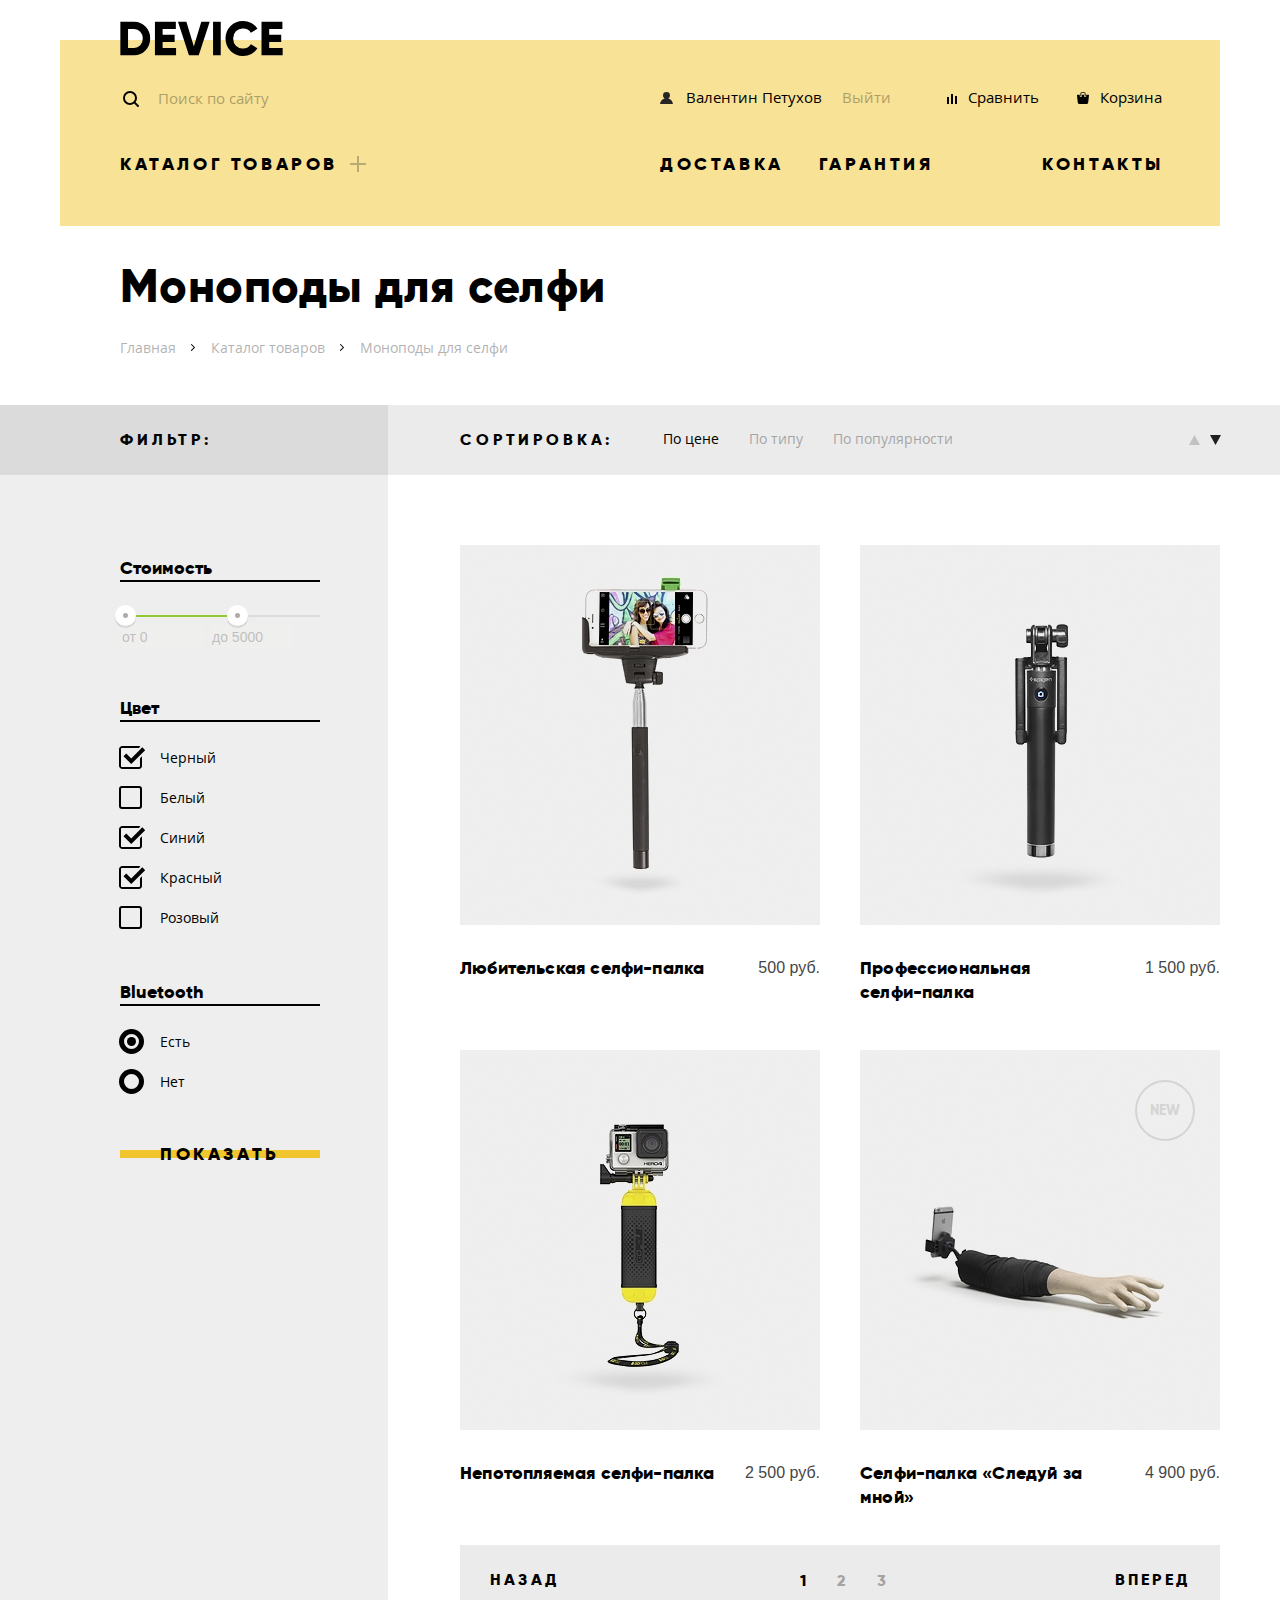
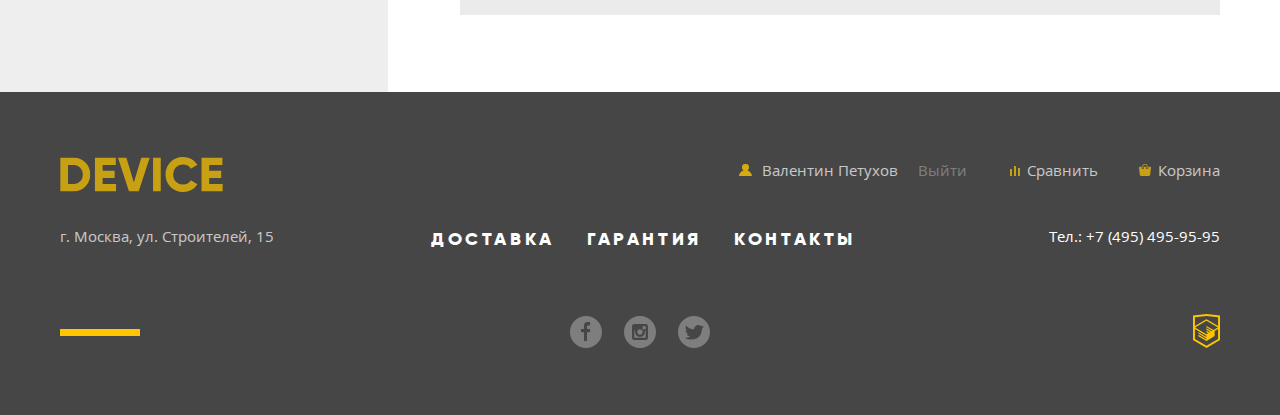
==== commit 68448e29: "Corrected" ====
--- a/catalog.html
+++ b/catalog.html
@@ -9,14 +9,13 @@
     <body>
         <header class="main-header catalog-header container">
             <a href="index.html" class="logo main-logo">
-                <img src="img/logo-device.svg" width="163" height="35"  alt="DEVICE logo">
+                <img src="img/logo-device.svg" width="163" height="35" alt="DEVICE logo">
             </a>
             <div class="main-menu">
                 <div class="form-search">
                     <form action="https://echo.htmlacademy.ru" method="post">
                         <input type="search" name="search" placeholder="Поиск по сайту">
                         <a href="#" class="search-button">Найти</a>
-                        <span class="line"></span>
                     </form>
                 </div>
                 <div class="authorization-container">
@@ -164,7 +163,7 @@
             						<a href="#">
             							<span class="visually-hidden">От большего к меньшему</span>
             						</a>
-            					<li>
+            					</li>
             					<li class="sorting-marker-item">
             						<a href="#" class="marker-active">
             							<span class="visually-hidden">От меньшего к большему</span>
--- a/css/style.css
+++ b/css/style.css
@@ -176,11 +176,14 @@
     padding-left: 20px;
 }
 
-.form-search {
+.main-menu .form-search {
     position: relative;
 
     width: 440px;
     min-height: 50px;
+    padding-left: 0;
+    margin-top: -8px;
+    margin-bottom: 8px;
 }
 
 .form-search form {
@@ -191,20 +194,24 @@
     content: "";
 
     position: absolute;
-    top: 9px;
-    left: 4px;
+    top: 17px;
+    left: 3px;
 
     width: 16px;
     height: 16px;
 
     background-image: url("../img/search.svg");
     background-repeat: no-repeat;
+
+    z-index: 1;
 }
 
 .form-search input[type="search"] {
     position: relative;
 
-    padding-left: 20px;
+    margin: 0;
+    padding-left: 38px;
+    min-height: 50px;
     width: 360px;
 
     font-family: "opensans", "Arial", sans-serif;
@@ -217,19 +224,6 @@
     border: none;
 }
 
-.line {
-    position: absolute;
-    bottom: 4px;
-    left: 0;
-
-    width: 100%;
-    height: 2px;
-
-    background-color: #000000;
-
-    opacity: 0;
-}
-
 .form-search input[type="search"]::-webkit-input-placeholder {
     color: #000000;
 }
@@ -239,6 +233,7 @@
 }
 
 .form-search input[placeholder] {
+    padding-top: 0;
     opacity: 0.3;
 }
 
@@ -251,13 +246,13 @@
     outline: none;
 }
 
-.form-search input[type="search"]:focus+.search-button,
-.form-search input[type="search"]:focus+.search-button + .line {
+.form-search input[type="search"]:focus+.search-button {
     opacity: 1;
-}
-
-.form-search input[type="search"]:focus+.search-button {
-    outline: 2px solid #000000;
+    border: 2px solid #000000;
+}
+
+.form-search input[type="search"]:focus {
+    border-bottom: 2px solid #000000;
 }
 
 .form-search .search-button:hover,
@@ -276,7 +271,9 @@
 
 .form-search .search-button {
     display: block;
-    padding: 7px 18px;
+    padding: 0 18px;
+    padding-top: 7px;
+    box-sizing: border-box;
 
     opacity: 0;
 
@@ -407,7 +404,7 @@
     margin-right: 240px;
     margin-bottom: 24px;
 
-    z-index: 3;
+    z-index:4;
 }
 
 .main-nav h2::after {
@@ -459,7 +456,7 @@
     padding: 0;
     width: 500px;
 
-    z-index: 3;
+    z-index: 4;
 }
 
 .header-service li:nth-child(1) {
@@ -507,7 +504,7 @@
     display: none;
     background-color: #f7e296;
 
-    z-index: 5;
+    z-index: 3;
 }
 
 .cotalog-show {
@@ -596,7 +593,7 @@
     width: 384px;
 }
 
-.slider-smartWatch img {
+.slider-smart-Watch img {
     margin-left: 95px;
     margin-top: 47px;
     margin-right: 135px;
@@ -641,7 +638,7 @@
     z-index: 1;
 }
 
-.slider-smartWatch .offers::after {
+.slider-smart-Watch .offers::after {
     content: "02";
 
     position: absolute;
@@ -692,7 +689,7 @@
     border-radius: 50%;
 }
 
-.slider-smartWatch::after {
+.slider-smart-Watch::after {
     content: "";
 
     position: absolute;
@@ -741,7 +738,7 @@
     letter-spacing: 0.01em;
 }
 
-.slider-smartWatch b {
+.slider-smart-Watch b {
     padding-right: 98px;
 }
 
@@ -885,7 +882,7 @@
     background-repeat: no-repeat;
 }
 
-.cotalog-smartWatch .icon-container::before {
+.cotalog-smart-Watch .icon-container::before {
     position: absolute;
     content: "";
     top: 32px;
